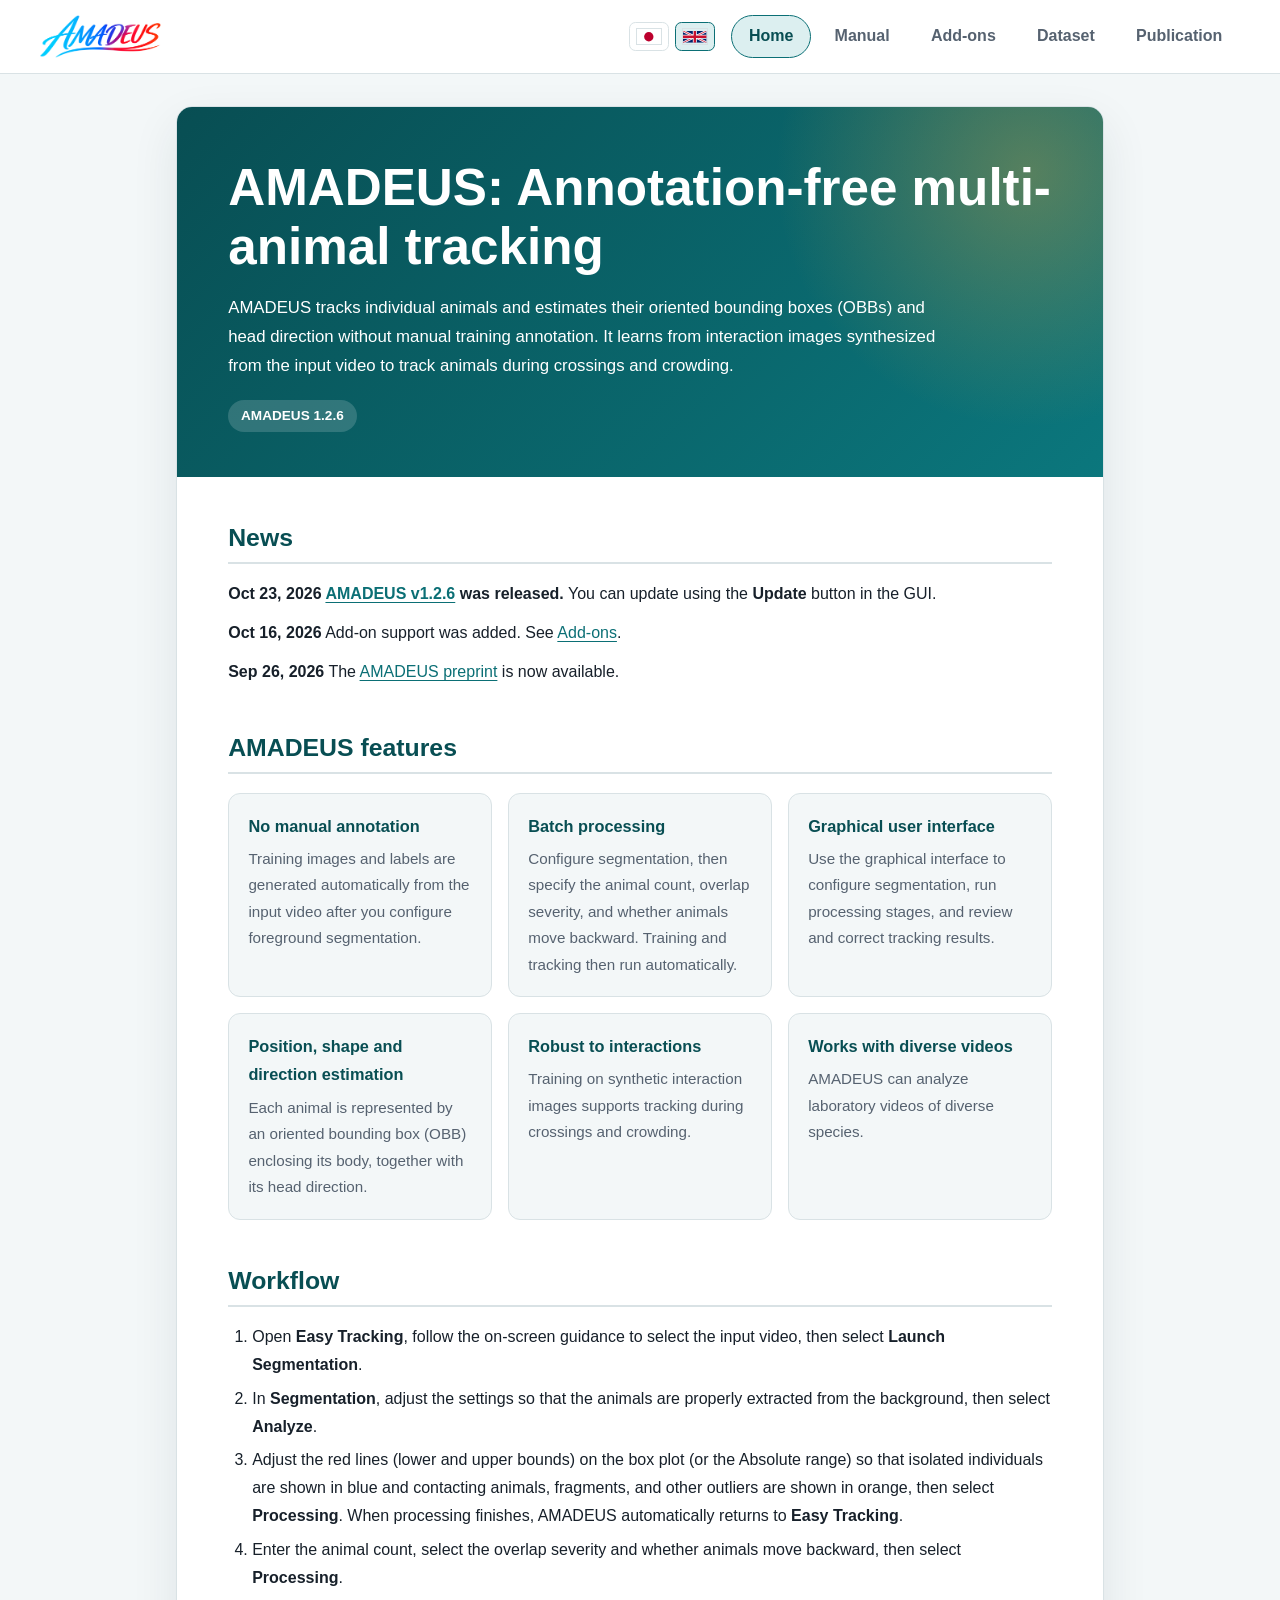
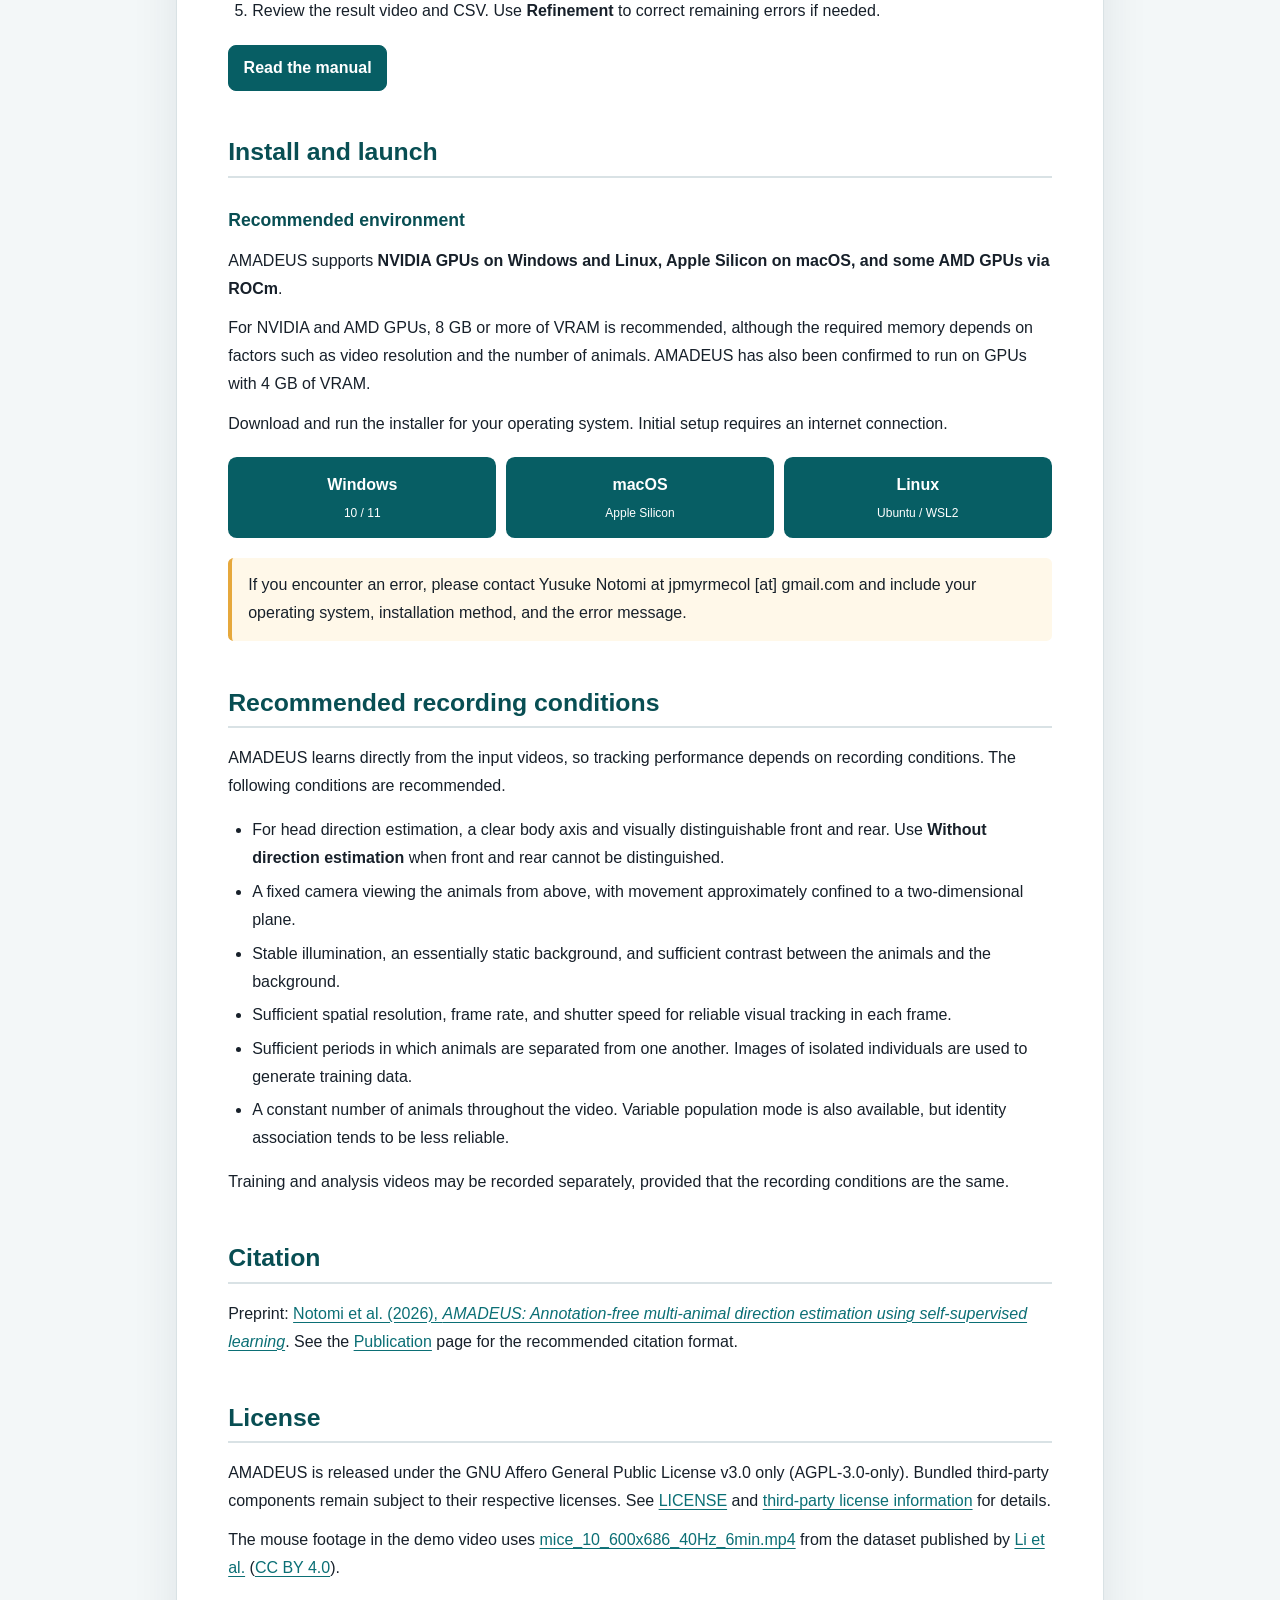
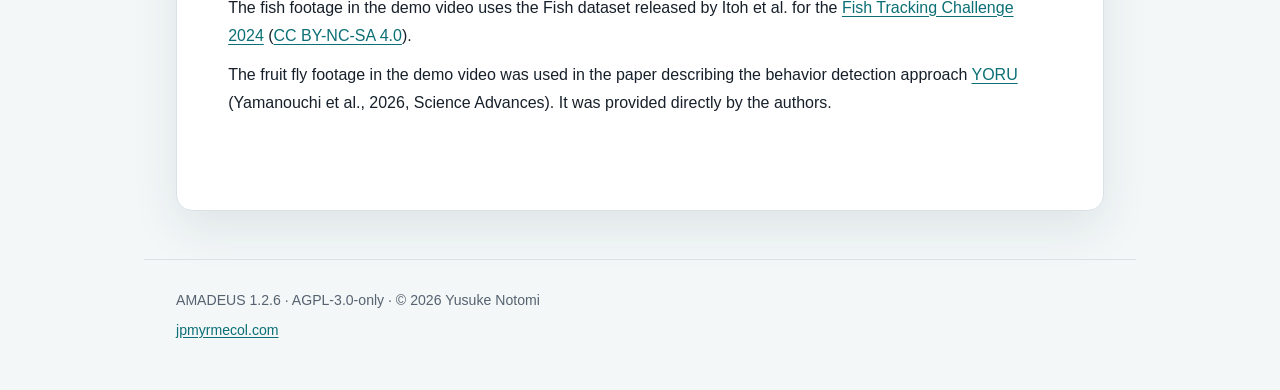
==== index.html @ c87e65a0 "docs(site): update news version links and labels to v1.2.6" ====
<!doctype html>
<html lang="en">
<head>
<meta charset="utf-8">
<meta name="viewport" content="width=device-width, initial-scale=1">
<script>
if (location.hostname === "jpmyrmecol.github.io") {
  location.replace("https://amadeus.jpmyrmecol.com"
    + location.pathname.replace(/^\/AMADEUS-site\/?/i, "/") + location.search + location.hash);
} else if (location.pathname.toLowerCase() === "/index.html") {
  location.replace("/" + location.search + location.hash);
}
</script>
<title>AMADEUS | Annotation-free multi-animal tracking software</title>
<meta name="description" content="AMADEUS is annotation-free multi-animal tracking software that estimates individual identity, body position, shape, and head direction without manual training annotation.">
<link rel="canonical" href="https://amadeus.jpmyrmecol.com/">
<link rel="alternate" hreflang="en" href="https://amadeus.jpmyrmecol.com/">
<link rel="alternate" hreflang="ja" href="https://amadeus.jpmyrmecol.com/jp/">
<link rel="alternate" hreflang="x-default" href="https://amadeus.jpmyrmecol.com/">
<script type="application/ld+json">
{
  "@context": "https://schema.org",
  "@graph": [
    {
      "@type": "WebSite",
      "@id": "https://amadeus.jpmyrmecol.com/#website",
      "url": "https://amadeus.jpmyrmecol.com/",
      "name": "AMADEUS",
      "alternateName": [
        "AMADEUS multi-animal tracking",
        "amadeus.jpmyrmecol.com"
      ]
    },
    {
      "@type": "SoftwareApplication",
      "@id": "https://amadeus.jpmyrmecol.com/#software",
      "name": "AMADEUS",
      "url": "https://amadeus.jpmyrmecol.com/",
      "applicationCategory": "Scientific application",
      "operatingSystem": [
        "Windows 10 / 11",
        "macOS (Apple Silicon)",
        "Ubuntu / WSL2"
      ],
      "softwareVersion": "1.2.6",
      "description": "Markerless multi-animal tracking software for laboratory videos that estimates oriented bounding boxes, head direction, and individual identities without manual training annotation or physical marking.",
      "license": "https://github.com/jpmyrmecol/AMADEUS/blob/main/LICENSE"
    },
    {
      "@type": "SoftwareSourceCode",
      "@id": "https://github.com/jpmyrmecol/AMADEUS",
      "name": "AMADEUS source code",
      "codeRepository": "https://github.com/jpmyrmecol/AMADEUS",
      "license": "https://github.com/jpmyrmecol/AMADEUS/blob/main/LICENSE",
      "targetProduct": {
        "@id": "https://amadeus.jpmyrmecol.com/#software"
      }
    }
  ]
}
</script>
<link rel="icon" href="assets/icon.png">
<link rel="stylesheet" href="site.css?v=6">
<link rel="stylesheet" href="install-tabs.css">
<link rel="stylesheet" href="/background-video.css?v=7">
<script src="/background-video.js?v=9" defer></script>
</head>
<body>
<a class="skip-link" href="#content">Skip to content</a>

<header class="topbar"><a class="topbar-brand" href="/"><img src="assets/wordmark.png" alt="AMADEUS" width="116" height="42"></a><div class="navgroup"><div class="langs" role="group" aria-label="Language"><a href="/jp/" lang="ja" hreflang="ja" title="日本語" aria-label="日本語"><svg viewBox="0 0 900 600" width="26" height="18" aria-hidden="true"><path fill="#fff" d="M0 0h900v600H0z"/><circle fill="#bc002d" cx="450" cy="300" r="180"/></svg></a><a href="/" lang="en" hreflang="en" title="English" aria-label="English" aria-current="true"><svg viewBox="0 0 60 30" width="26" height="18" aria-hidden="true"><clipPath id="uk-flag"><path d="M0 0h60v30H0z"/></clipPath><g clip-path="url(#uk-flag)"><path fill="#012169" d="M0 0h60v30H0z"/><path d="m0 0 60 30m0-30L0 30" stroke="#fff" stroke-width="6"/><path d="m0 0 60 30m0-30L0 30" stroke="#c8102e" stroke-width="2"/><path d="M30 0v30M0 15h60" stroke="#fff" stroke-width="10"/><path d="M30 0v30M0 15h60" stroke="#c8102e" stroke-width="6"/></g></svg></a></div><nav class="tabs" aria-label="Site sections"><a href="/" aria-current="page">Home</a><a href="Manual_EN.html">Manual</a><a href="/addons.html">Add-ons</a><a href="dataset.html">Dataset</a><a href="publication.html">Publication</a></nav></div></header>

<div class="wrap">
<main class="card" id="content">

  <div class="hero">
    <h1>AMADEUS: Annotation-free multi-animal tracking</h1>
    <p>AMADEUS tracks individual animals and estimates their oriented bounding boxes (OBBs) and head direction without manual training annotation. It learns from interaction images synthesized from the input video to track animals during crossings and crowding.</p>
    <a class="pill" href="https://github.com/jpmyrmecol/AMADEUS" target="_blank" rel="noopener noreferrer">AMADEUS 1.2.6</a>
  </div>

  <div class="site-mobile-demo">
    <video class="site-mobile-demo__video" autoplay muted loop playsinline preload="metadata" aria-label="AMADEUS mobile demonstration video"></video>
  </div>

  <div class="body">

  <section id="news">
    <h2>News</h2>
    <p><strong>Oct 23, 2026 <a href="https://github.com/jpmyrmecol/AMADEUS/releases/tag/v1.2.6" target="_blank" rel="noopener noreferrer">AMADEUS v1.2.6</a> was released.</strong> You can update using the <strong>Update</strong> button in the GUI.</p>
    <p><strong>Oct 16, 2026</strong> Add-on support was added. See <a href="/addons.html">Add-ons</a>.</p>
    <p><strong>Sep 26, 2026</strong> The <a href="https://doi.org/10.64898/2026.09.19.752854" target="_blank" rel="noopener noreferrer">AMADEUS preprint</a> is now available.</p>
  </section>

  <section id="about">
    <h2>AMADEUS features</h2>
    <div class="cards">
      <article>
        <h3>No manual annotation</h3>
        <p>Training images and labels are generated automatically from the input video after you configure foreground segmentation.</p>
      </article>
      <article>
        <h3>Batch processing</h3>
        <p>Configure segmentation, then specify the animal count, overlap severity, and whether animals move backward. Training and tracking then run automatically.</p>
      </article>
      <article>
        <h3>Graphical user interface</h3>
        <p>Use the graphical interface to configure segmentation, run processing stages, and review and correct tracking results.</p>
      </article>
      <article>
        <h3>Position, shape and direction estimation</h3>
        <p>Each animal is represented by an oriented bounding box (OBB) enclosing its body, together with its head direction.</p>
      </article>
      <article>
        <h3>Robust to interactions</h3>
        <p>Training on synthetic interaction images supports tracking during crossings and crowding.</p>
      </article>
      <article>
        <h3>Works with diverse videos</h3>
        <p>AMADEUS can analyze laboratory videos of diverse species.</p>
      </article>
    </div>
  </section>

  <section id="workflow">
    <h2>Workflow</h2>
    <ol>
      <li>Open <strong>Easy Tracking</strong>, follow the on-screen guidance to select the input video, then select <strong>Launch Segmentation</strong>.</li>
      <li>In <strong>Segmentation</strong>, adjust the settings so that the animals are properly extracted from the background, then select <strong>Analyze</strong>.</li>
      <li>Adjust the red lines (lower and upper bounds) on the box plot (or the Absolute range) so that isolated individuals are shown in blue and contacting animals, fragments, and other outliers are shown in orange, then select <strong>Processing</strong>. When processing finishes, AMADEUS automatically returns to <strong>Easy Tracking</strong>.</li>
      <li>Enter the animal count, select the overlap severity and whether animals move backward, then select <strong>Processing</strong>.</li>
      <li>Review the result video and CSV. Use <strong>Refinement</strong> to correct remaining errors if needed.</li>
    </ol>
    <div class="links"><a class="primary" href="Manual_EN.html">Read the manual</a></div>
  </section>

  <section id="install">
    <h2>Install and launch</h2>
<h3>Recommended environment</h3>
<p>AMADEUS supports <strong>NVIDIA GPUs on Windows and Linux, Apple Silicon on macOS, and some AMD GPUs via ROCm</strong>.</p>
<p>For NVIDIA and AMD GPUs, 8 GB or more of VRAM is recommended, although the required memory depends on factors such as video resolution and the number of animals. AMADEUS has also been confirmed to run on GPUs with 4 GB of VRAM.</p>
<p>Download and run the installer for your operating system. Initial setup requires an internet connection.</p>
<div class="installer-downloads" role="group" aria-label="Installers by operating system">
<a href="AMADEUS-Setup.bat" download>Windows<span>10 / 11</span></a>
<a href="AMADEUS-Setup.command" download>macOS<span>Apple Silicon</span></a>
<a href="AMADEUS-Setup.sh" download>Linux<span>Ubuntu / WSL2</span></a>
</div>
<p class="note">If you encounter an error, please contact Yusuke Notomi at jpmyrmecol [at] gmail.com and include your operating system, installation method, and the error message.</p>

  </section>

  <section id="recording">
    <h2>Recommended recording conditions</h2>
<p>AMADEUS learns directly from the input videos, so tracking performance depends on recording conditions. The following conditions are recommended.</p>
<ul>
<li>For head direction estimation, a clear body axis and visually distinguishable front and rear. Use <strong>Without direction estimation</strong> when front and rear cannot be distinguished.</li>
<li>A fixed camera viewing the animals from above, with movement approximately confined to a two-dimensional plane.</li>
<li>Stable illumination, an essentially static background, and sufficient contrast between the animals and the background.</li>
<li>Sufficient spatial resolution, frame rate, and shutter speed for reliable visual tracking in each frame.</li>
<li>Sufficient periods in which animals are separated from one another. Images of isolated individuals are used to generate training data.</li>
<li>A constant number of animals throughout the video. Variable population mode is also available, but identity association tends to be less reliable.</li>
</ul>
<p>Training and analysis videos may be recorded separately, provided that the recording conditions are the same.</p>
  </section>

    <section id="cite">
    <h2>Citation</h2>
    <p>Preprint: <a href="https://doi.org/10.64898/2026.09.19.752854" target="_blank" rel="noopener noreferrer">Notomi et al. (2026), <em>AMADEUS: Annotation-free multi-animal direction estimation using self-supervised learning</em></a>. See the <a href="publication.html">Publication</a> page for the recommended citation format.</p>
    
  </section>

  <section id="license">
    <h2>License</h2>
    <p>AMADEUS is released under the GNU Affero General Public License v3.0 only (AGPL-3.0-only). Bundled third-party components remain subject to their respective licenses. See <a href="https://github.com/jpmyrmecol/AMADEUS/blob/main/LICENSE" target="_blank" rel="noopener noreferrer">LICENSE</a> and <a href="https://github.com/jpmyrmecol/AMADEUS/blob/main/THIRD_PARTY_NOTICES.md" target="_blank" rel="noopener noreferrer">third-party license information</a> for details.</p>
    <p>The mouse footage in the demo video uses <a href="https://doi.org/10.5281/zenodo.14580256" target="_blank" rel="noopener noreferrer">mice_10_600x686_40Hz_6min.mp4</a> from the dataset published by <a href="https://doi.org/10.1038/s41592-026-03051-8" target="_blank" rel="noopener noreferrer">Li et al.</a> (<a href="https://creativecommons.org/licenses/by/4.0/" target="_blank" rel="noopener noreferrer">CC BY 4.0</a>).</p>
    <p>The fish footage in the demo video uses the Fish dataset released by Itoh et al. for the <a href="https://ftc-2024.github.io/" target="_blank" rel="noopener noreferrer">Fish Tracking Challenge 2024</a> (<a href="https://creativecommons.org/licenses/by-nc-sa/4.0/" target="_blank" rel="noopener noreferrer">CC BY-NC-SA 4.0</a>).</p>
    <p>The fruit fly footage in the demo video was used in the paper describing the behavior detection approach <a href="https://doi.org/10.1126/sciadv.adw2109" target="_blank" rel="noopener noreferrer">YORU</a> (Yamanouchi et al., 2026, Science Advances). It was provided directly by the authors.</p>
  </section>

  </div>
</main>
</div>

<footer class="site">
  <p>AMADEUS 1.2.6 · AGPL-3.0-only · © 2026 Yusuke Notomi</p>
  <p><a href="https://jpmyrmecol.com/" target="_blank" rel="noopener noreferrer">jpmyrmecol.com</a></p>
</footer>
<!-- home-cache-refresh: 2026-09-14 -->
</body>
</html>
---- site.css ----
/* AMADEUS site -- shares the visual language of the HTML manuals. */
:root {
  color-scheme: light;
  --ink: #17202a;
  --muted: #566270;
  --paper: #ffffff;
  --soft: #f3f7f8;
  --line: #d9e2e5;
  --brand: #0b6f75;
  --brand-dark: #084e53;
  --accent: #e6a83c;
  --code: #edf3f4;
  --shadow: 0 18px 48px rgba(18, 45, 52, 0.09);
  --topbar-h: 4.6rem;
}

* { box-sizing: border-box; }
html { scroll-behavior: smooth; background: var(--soft); }

body {
  margin: 0;
  background: var(--soft);
  color: var(--ink);
  font-family: -apple-system, BlinkMacSystemFont, "Segoe UI", "Noto Sans JP",
    "Yu Gothic UI", Meiryo, sans-serif;
  line-height: 1.75;
}

a { color: var(--brand); text-underline-offset: 0.16em; }
a:hover { color: var(--brand-dark); }

.skip-link {
  position: fixed; top: 0.5rem; left: 0.5rem; z-index: 30;
  padding: 0.55rem 0.8rem; background: var(--ink); color: white;
  transform: translateY(-150%);
}
.skip-link:focus { transform: none; }

/* ---------- top bar with the site tabs ---------- */
.topbar {
  position: sticky; top: 0; z-index: 20;
  display: flex; align-items: center; gap: 1.5rem;
  height: var(--topbar-h);
  padding: 0 clamp(0.9rem, 4vw, 2.5rem);
  border-bottom: 1px solid var(--line);
  background: rgba(255, 255, 255, 0.94);
}

.topbar-brand { display: inline-flex; align-items: center; text-decoration: none; }
.topbar-brand img { height: 2.7rem; width: auto; display: block; }

.navgroup { display: flex; align-items: center; gap: 1rem; margin-left: auto; }

.langs { display: flex; gap: 0.4rem; }
.langs a {
  display: inline-flex; align-items: center; justify-content: center;
  width: 2.5rem; height: 1.85rem;
  border: 1px solid var(--line); border-radius: 0.4rem; background: var(--paper);
  transition: background .15s, border-color .15s;
}
.langs a:hover { background: #eaf3f4; border-color: var(--brand); }
.langs a[aria-current="true"] { background: #dceff0; border-color: var(--brand); }
.langs svg { width: 1.6rem; height: 1.1rem; display: block; border: 1px solid var(--line); }
.langs a:focus-visible { outline: 3px solid var(--accent); outline-offset: 3px; }

.tabs { display: flex; gap: 0.35rem; }
.tabs a {
  padding: 0.42rem 1.05rem;
  border: 1px solid transparent; border-radius: 999px;
  color: var(--muted); text-decoration: none; font-weight: 600;
  white-space: nowrap;
}
.tabs a:hover { background: var(--soft); color: var(--brand-dark); }
.tabs a[aria-current="page"] {
  border-color: var(--brand); background: #dceff0; color: var(--brand-dark);
}
.tabs a:focus-visible, .topbar-brand:focus-visible {
  outline: 3px solid var(--accent); outline-offset: 3px;
}

/* ---------- page shell ---------- */
.wrap { max-width: 62rem; margin: 2rem auto 3rem; padding: 0 clamp(0.9rem, 4vw, 2rem); }

main.card {
  padding: 0 0 3rem;
  border: 1px solid var(--line); border-radius: 1rem;
  background: var(--paper); box-shadow: var(--shadow);
  overflow: hidden;
}

.hero {
  padding: 3.2rem clamp(1.2rem, 4vw, 3.4rem) 2.8rem;
  background:
    radial-gradient(circle at 92% 18%, rgba(230, 168, 60, 0.35), transparent 28%),
    linear-gradient(135deg, #084e53, #0b777d);
  color: white;
}
.eyebrow {
  margin: 0 0 0.4rem; color: #d6f3f3; font-weight: 700;
  letter-spacing: 0.08em; text-transform: uppercase; font-size: 0.85rem;
}
.hero h1 { margin: 0; color: white; font-size: clamp(2rem, 5vw, 3.2rem); line-height: 1.16; }
.hero p { max-width: 46rem; margin: 1rem 0 0; font-size: 1.05rem; }
.hero .pill {
  color: #fff; text-decoration: none;
  display: inline-block; margin-top: 1.2rem; padding: 0.25rem 0.8rem;
  border-radius: 999px; background: rgba(255, 255, 255, 0.16);
  font-size: 0.85rem; font-weight: 700;
}

.body { padding: 0 clamp(1.2rem, 4vw, 3.4rem); }

section { scroll-margin-top: calc(var(--topbar-h) + 1rem); margin: 2.8rem 0; }
h2 {
  margin: 0 0 1rem; padding-bottom: 0.45rem;
  border-bottom: 2px solid var(--line);
  color: var(--brand-dark); font-size: 1.55rem; line-height: 1.35;
}
h3 { margin: 1.7rem 0 0.6rem; color: var(--brand-dark); font-size: 1.1rem; }
p { margin: 0.7rem 0; }
ol, ul { padding-left: 1.5rem; }
li + li { margin-top: 0.35rem; }
.lead { font-size: 1.06rem; }

.note {
  margin: 1rem 0; padding: 0.85rem 1rem;
  border-left: 4px solid var(--accent); border-radius: 0.35rem;
  background: #fff8e9;
}

.cards { display: grid; gap: 1rem; grid-template-columns: repeat(auto-fit, minmax(15rem, 1fr)); margin: 1.2rem 0; }
.cards article {
  padding: 1.1rem 1.2rem;
  border: 1px solid var(--line); border-radius: 0.75rem; background: var(--soft);
}
#about .cards article {
  transition: transform 0.16s ease, box-shadow 0.16s ease, border-color 0.16s ease;
}
@media (hover: hover) and (pointer: fine) {
  #about .cards article:hover {
    transform: translateY(-2px);
    border-color: #cbd9dc;
    box-shadow: 0 6px 16px rgba(18, 45, 52, 0.08);
  }
}
@media (prefers-reduced-motion: reduce) {
  #about .cards article { transition: none; }
  #about .cards article:hover { transform: none; }
}
.cards h3 { margin: 0 0 0.35rem; font-size: 1.02rem; }
.cards p { margin: 0; color: var(--muted); font-size: 0.95rem; }

.table-wrap { margin: 1rem 0; overflow-x: auto; border: 1px solid var(--line); border-radius: 0.65rem; }
table { width: 100%; border-collapse: collapse; background: var(--paper); font-size: 0.94rem; }
th, td { padding: 0.7rem 0.8rem; border-bottom: 1px solid var(--line); text-align: left; vertical-align: top; }
th { background: #eaf3f4; color: var(--brand-dark); white-space: nowrap; }
tr:last-child td { border-bottom: 0; }
td { overflow-wrap: anywhere; }

code {
  padding: 0.08em 0.35em; border-radius: 0.25rem; background: var(--code);
  font-family: "Cascadia Mono", Consolas, monospace; font-size: 0.9em;
  overflow-wrap: anywhere;
}
pre {
  margin: 1rem 0; padding: 0.9rem 1rem; overflow-x: auto;
  border: 1px solid var(--line); border-radius: 0.6rem; background: var(--code);
  font-family: "Cascadia Mono", Consolas, monospace; font-size: 0.88rem; line-height: 1.6;
}
pre code { padding: 0; background: none; }

.links { display: flex; flex-wrap: wrap; gap: 0.65rem; margin: 1.2rem 0; }
.links a {
  display: inline-block; padding: 0.5rem 0.9rem;
  border: 1px solid var(--line); border-radius: 0.5rem; background: var(--soft);
  text-decoration: none; font-weight: 600;
}
.links a:hover { border-color: var(--brand); background: #eaf3f4; }
.links a.primary { border-color: #075e64; background: #075e64; color: white; }
.links a.primary:hover { background: var(--brand); }

.status {
  display: inline-block; padding: 0.2rem 0.7rem; border-radius: 999px;
  background: #fff1d6; color: #8a5b09; font-size: 0.82rem; font-weight: 700;
}

footer.site {
  max-width: 62rem; margin: 0 auto 3rem;
  padding: 1.4rem clamp(0.9rem, 4vw, 2rem) 0;
  border-top: 1px solid var(--line);
  color: var(--muted); font-size: 0.88rem;
}
footer.site p { margin: 0.35rem 0; }

@media (max-width: 720px) {
  .topbar {
    display: grid;
    grid-template-columns: minmax(0, 1fr) auto;
    grid-template-areas:
      "brand langs"
      "tabs tabs";
    align-items: center;
    column-gap: 0.75rem;
    row-gap: 0.7rem;
    height: auto;
    padding-top: 0.6rem;
    padding-bottom: 0.6rem;
  }
  .topbar-brand { grid-area: brand; }
  .navgroup { display: contents; }
  .langs { grid-area: langs; justify-self: end; }
  .tabs { grid-area: tabs; width: 100%; flex-wrap: wrap; }
  .tabs a { flex: 1; text-align: center; padding-inline: 0.5rem; }
  .wrap { margin-top: 0; padding: 0; }
  main.card { border-radius: 0; border-inline: 0; }
}

/* Wrap the five site tabs on narrow desktop screens. */
@media (min-width: 721px) and (max-width: 900px) {
  .topbar { display:grid; grid-template-columns:minmax(0,1fr) auto; grid-template-areas:"brand langs" "tabs tabs"; height:auto; row-gap:0.35rem; padding-block:0.5rem; }
  .topbar-brand { grid-area:brand; }
  .navgroup { display:contents; }
  .langs { grid-area:langs; justify-self:end; }
  .tabs { grid-area:tabs; justify-content:center; }
}
---- install-tabs.css ----
/* Native radio controls keep OS selection usable without JavaScript. */
.install-os-tabs {
  position: relative;
  display: grid;
  grid-template-columns: repeat(3, minmax(0, 1fr));
  margin: 1rem 1rem .7rem;
}
.install-os-tabs > .install-os-choice {
  position: absolute;
  width: 1px;
  height: 1px;
  padding: 0;
  overflow: hidden;
  clip-path: inset(50%);
  white-space: nowrap;
}
.install-os-tabs > label {
  display: block;
  padding: .8rem .4rem;
  text-align: center;
  font-weight: 600;
  cursor: pointer;
  color: #52666b;
  border-bottom: 3px solid #dbe5e7;
}
.install-os-tabs > label:hover { background: #edf5f5; }
.install-os-tabs > input:checked + label {
  color: #075e64;
  border-bottom-color: #075e64;
  background: #eaf3f4;
}
.install-os-tabs > input:focus-visible + label {
  outline: 2px solid #075e64;
  outline-offset: -4px;
}
.install-os-tabs > .install-os-panel {
  display: none;
  grid-column: 1 / -1;
  min-width: 0;
  padding: .3rem 0;
}
#launch-os-windows:checked ~ .install-os-windows,
#launch-os-macos:checked ~ .install-os-macos,
#launch-os-linux:checked ~ .install-os-linux,
#install-os-windows:checked ~ .install-os-windows,
#install-os-macos:checked ~ .install-os-macos,
#install-os-linux:checked ~ .install-os-linux,
#uninstall-os-windows:checked ~ .install-os-windows,
#uninstall-os-macos:checked ~ .install-os-macos,
#uninstall-os-linux:checked ~ .install-os-linux { display: block; }
.install-os-panel pre { overflow-x: auto; }

.installer-downloads {
  display: grid;
  grid-template-columns: repeat(3, minmax(0, 1fr));
  gap: .6rem;
  margin: 1.2rem 0;
}
.installer-downloads > a {
  display: block;
  padding: .9rem .3rem;
  border-radius: .55rem;
  background: #075e64;
  color: #fff;
  text-align: center;
  text-decoration: none;
  font-weight: 700;
}
.installer-downloads > a:hover { background: #03464b; color: #fff; }
.installer-downloads > a:focus-visible { outline: 3px solid #d49a24; outline-offset: 3px; }
.installer-downloads span { display: block; margin-top: .25rem; font-size: .75rem; font-weight: 400; }

/* Standalone manual command blocks. Inline <code> remains untouched. */
.manual-command-block {
  position: relative;
  max-width: 100%;
  min-width: 0;
  margin: .85rem 0 1rem;
}
.manual-command-block > pre {
  margin: 0;
  padding: 1rem 7.6rem 1rem .85rem;
  overflow-x: auto;
  white-space: pre;
  background: #edf3f4;
  color: #17202a;
  border: 1px solid #d9e2e5;
  border-radius: .5rem;
}
.manual-command-block > pre > code {
  padding: 0;
  background: transparent;
  border-radius: 0;
  white-space: inherit;
  overflow-wrap: normal;
  word-break: normal;
}
.manual-command-copy {
  position: absolute;
  top: .45rem;
  right: .45rem;
  min-width: 5.9rem;
  padding: .35rem .55rem;
  border: 1px solid #0b6f75;
  border-radius: .35rem;
  background: #fff;
  color: #084e53;
  font: inherit;
  font-size: .8rem;
  font-weight: 600;
  line-height: 1.3;
  cursor: pointer;
}
.manual-command-copy:hover { background: #eaf3f4; }
.manual-command-copy:focus-visible {
  outline: 2px solid #0b6f75;
  outline-offset: 2px;
}
.manual-command-copy:disabled { cursor: default; opacity: .8; }
---- background-video.css ----
/* Responsive tracking-video background for AMADEUS pages. */
.site-background-video,
.site-background-poster {
  position: fixed;
  left: 0;
  top: var(--site-background-top, 4.6rem);
  width: 100vw;
  height: calc(100vh - var(--site-background-top, 4.6rem));
  object-fit: cover;
  object-position: center center;
  background: #f3f7f8;
  pointer-events: none;
  z-index: 0;
}

.site-background-hitarea {
  position: fixed;
  left: 0;
  top: var(--site-background-top, 4.6rem);
  width: 100vw;
  height: calc(100vh - var(--site-background-top, 4.6rem));
  margin: 0;
  padding: 0;
  border: 0;
  background: transparent;
  cursor: pointer;
  z-index: 0;
}

.site-background-hitarea:focus-visible {
  outline: 3px solid #e6a83c;
  outline-offset: -6px;
}

body.site-background-active > .wrap,
body.site-background-active > .layout,
body.site-background-active > footer.site {
  position: relative;
  z-index: 1;
}

body.site-background-active > footer.site {
  background: rgba(243, 247, 248, 0.96);
}

.site-mobile-demo {
  display: none;
  position: relative;
  width: 100%;
}

.site-mobile-demo.is-visible {
  display: block;
}

.site-mobile-demo__video {
  display: block;
  width: 100%;
  height: auto;
}

.site-mobile-demo.is-manual-playback {
  cursor: pointer;
}

.site-mobile-demo.is-manual-playback:focus-visible {
  outline: 3px solid #e6a83c;
  outline-offset: -4px;
}

.site-mobile-demo.is-manual-playback .site-mobile-demo__video {
  aspect-ratio: 2 / 3;
  object-fit: cover;
}

.site-demo-control {
  position: absolute;
  display: block;
  color: #084e53;
  pointer-events: none;
  z-index: 3;
}

.site-demo-control.is-hidden {
  display: none;
}

.site-demo-control--background {
  position: fixed;
  transform: translate(-50%, -50%);
}

.site-demo-control--mobile {
  left: 50%;
  top: 50%;
  transform: translate(-50%, -50%);
}

.site-demo-control__disc {
  display: grid;
  place-items: center;
  width: 84px;
  height: 84px;
  border: 2px solid rgba(8, 78, 83, 0.28);
  border-radius: 50%;
  background: rgba(255, 255, 255, 0.5);
  box-shadow: 0 8px 28px rgba(18, 45, 52, 0.24);
}

.site-demo-control__icon::before {
  content: "";
  display: block;
  width: 0;
  height: 0;
  margin-left: 6px;
  border-top: 15px solid transparent;
  border-bottom: 15px solid transparent;
  border-left: 24px solid currentColor;
}

@media print {
  .site-background-video,
  .site-background-poster,
  .site-background-hitarea,
  .site-demo-control {
    display: none !important;
  }
}
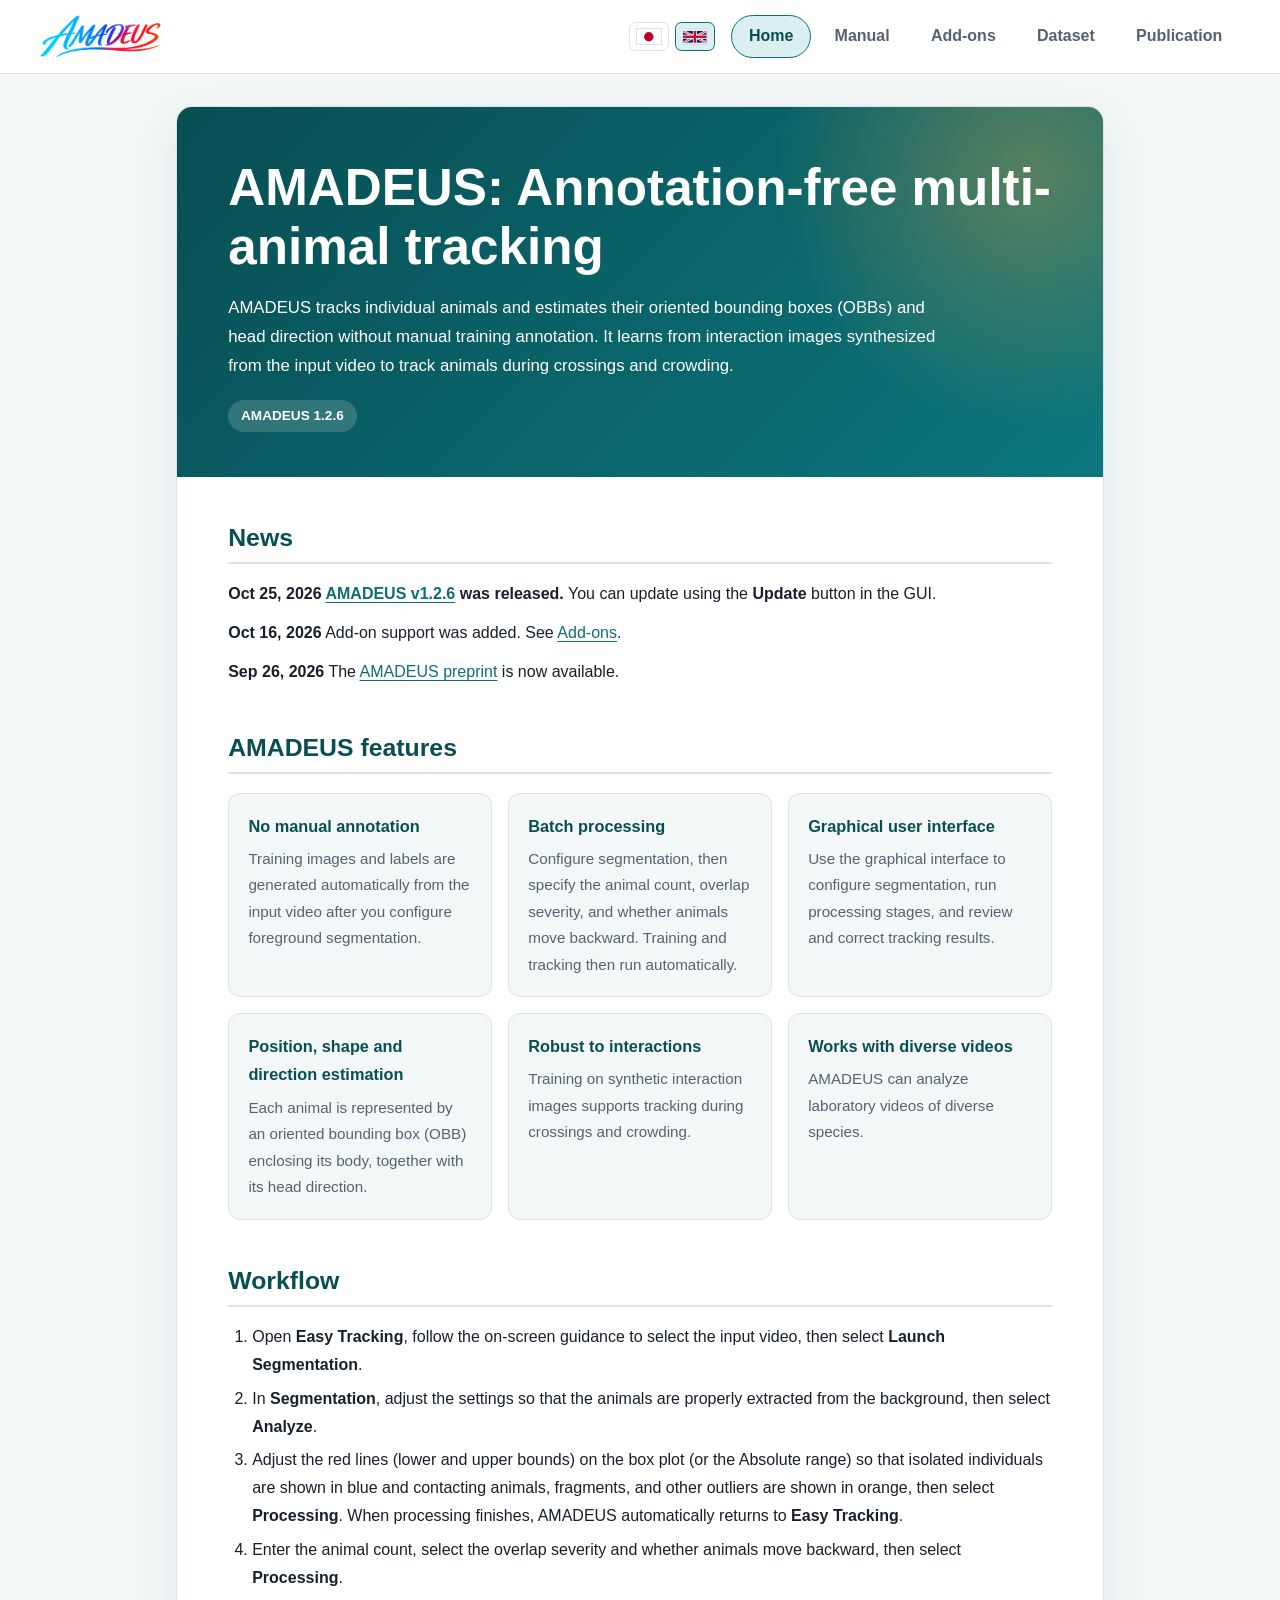
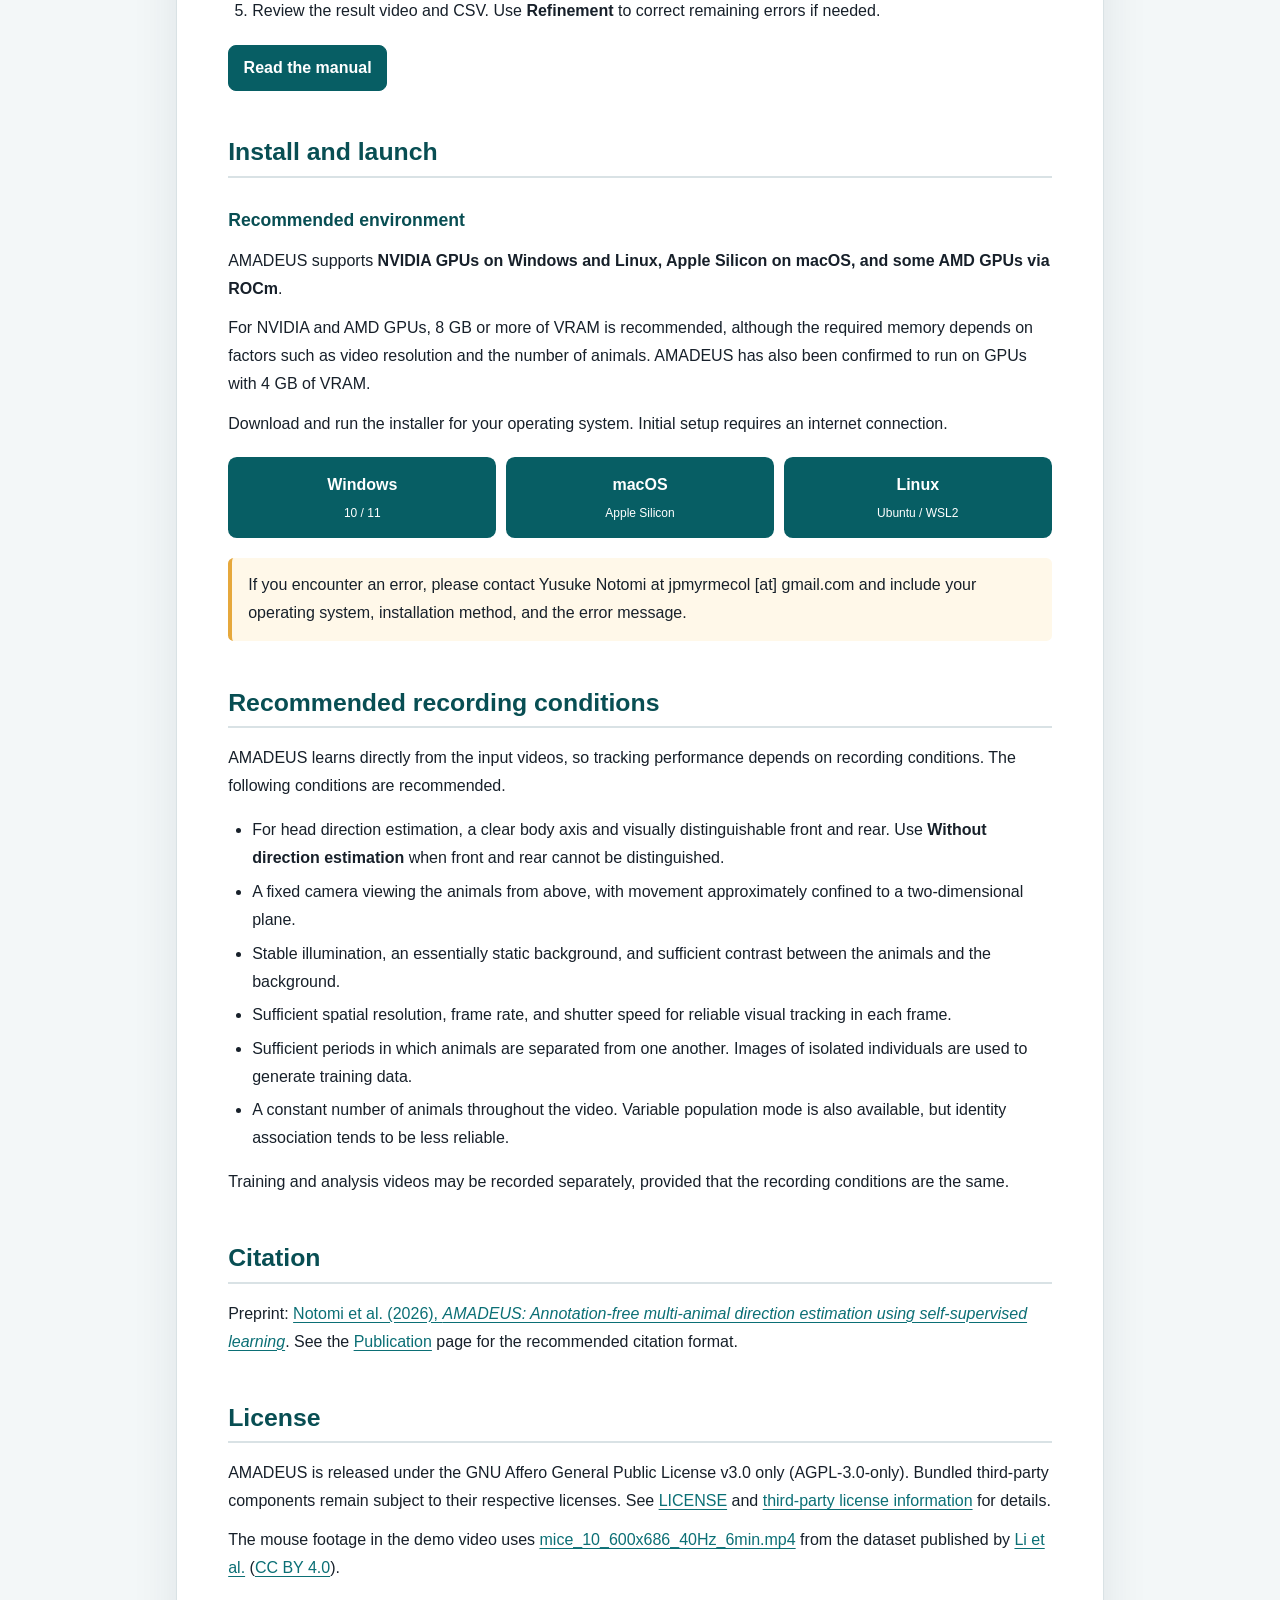
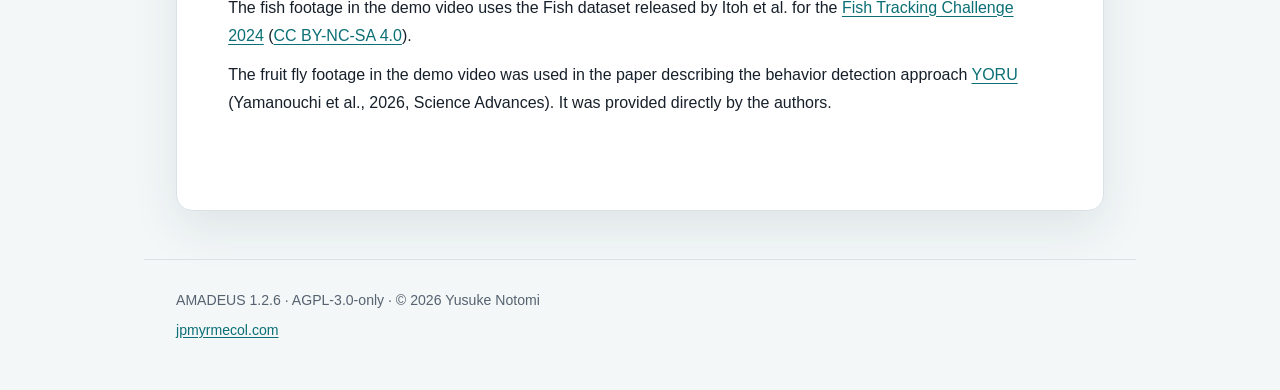
==== commit b053b409: "docs(site): correct v1.2.6 release news date to Oct 25" ====
--- a/index.html
+++ b/index.html
@@ -87,7 +87,7 @@
 
   <section id="news">
     <h2>News</h2>
-    <p><strong>Oct 23, 2026 <a href="https://github.com/jpmyrmecol/AMADEUS/releases/tag/v1.2.6" target="_blank" rel="noopener noreferrer">AMADEUS v1.2.6</a> was released.</strong> You can update using the <strong>Update</strong> button in the GUI.</p>
+    <p><strong>Oct 25, 2026 <a href="https://github.com/jpmyrmecol/AMADEUS/releases/tag/v1.2.6" target="_blank" rel="noopener noreferrer">AMADEUS v1.2.6</a> was released.</strong> You can update using the <strong>Update</strong> button in the GUI.</p>
     <p><strong>Oct 16, 2026</strong> Add-on support was added. See <a href="/addons.html">Add-ons</a>.</p>
     <p><strong>Sep 26, 2026</strong> The <a href="https://doi.org/10.64898/2026.09.19.752854" target="_blank" rel="noopener noreferrer">AMADEUS preprint</a> is now available.</p>
   </section>
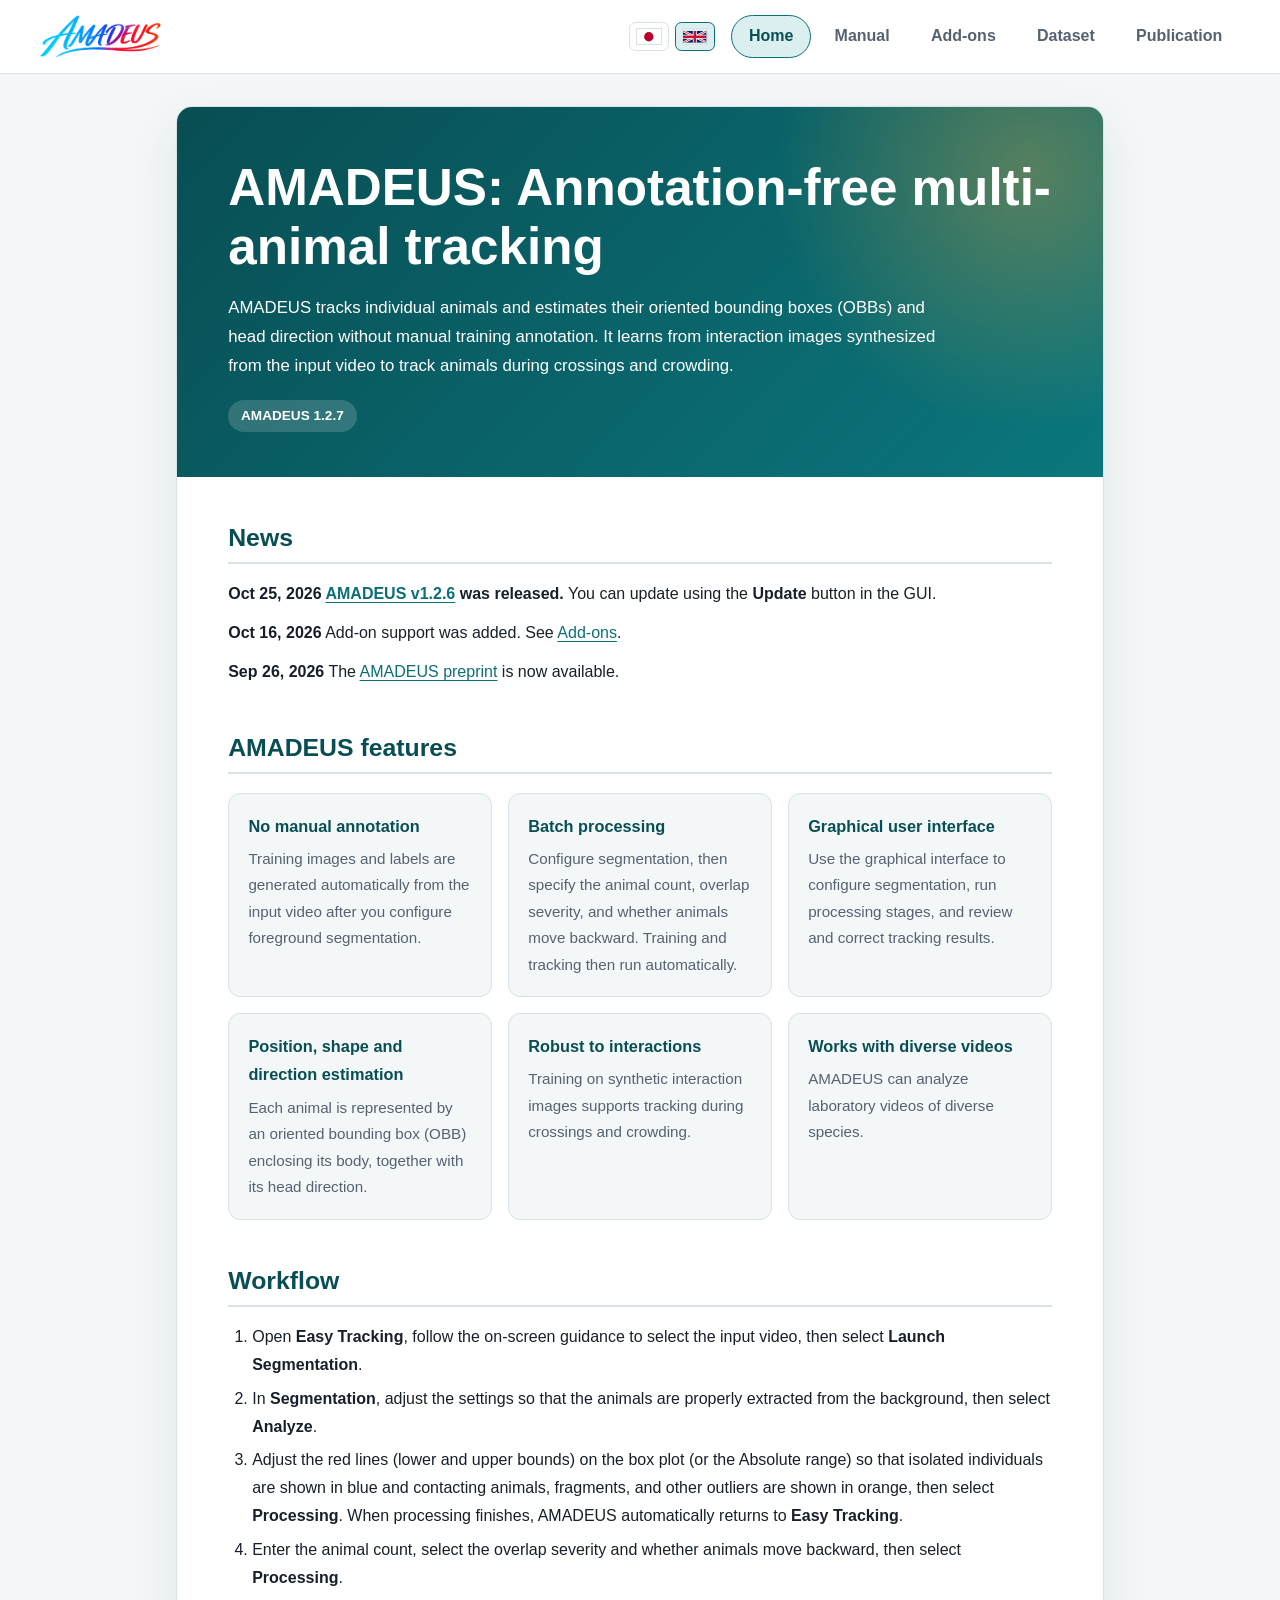
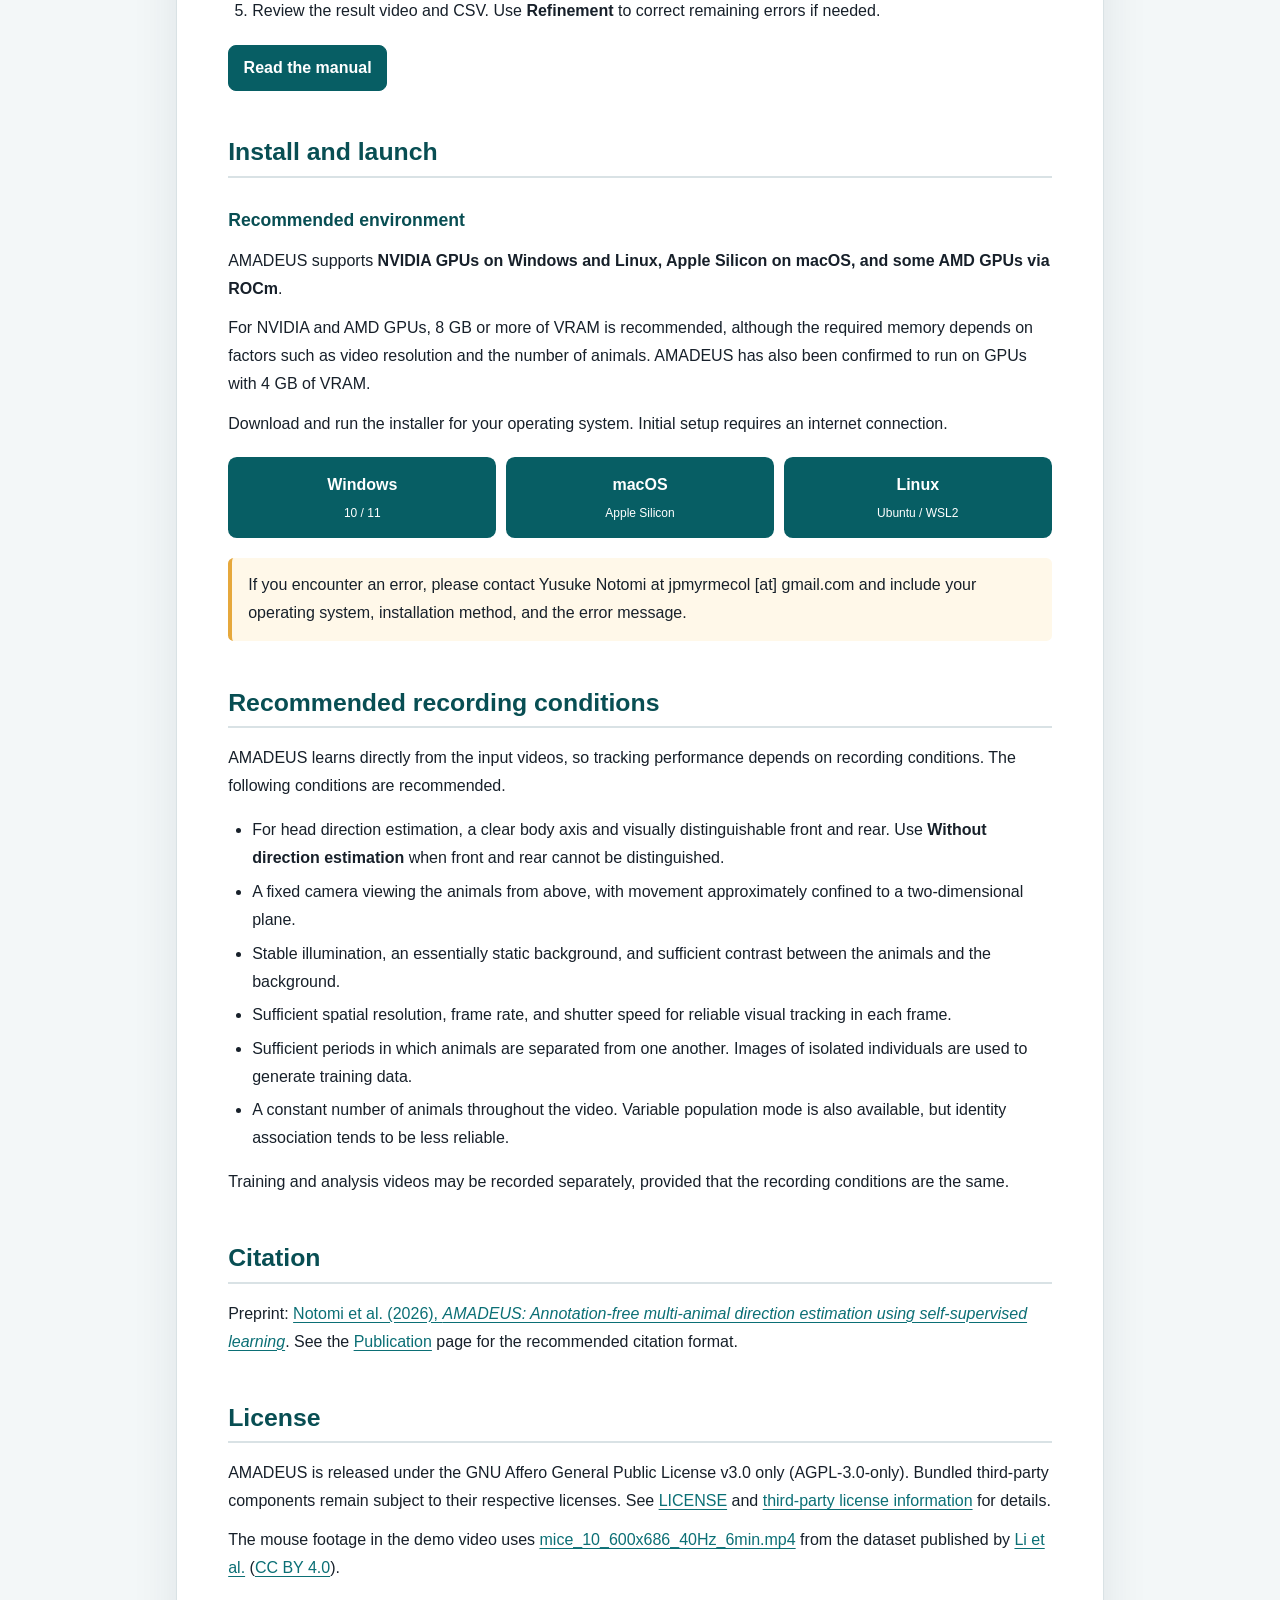
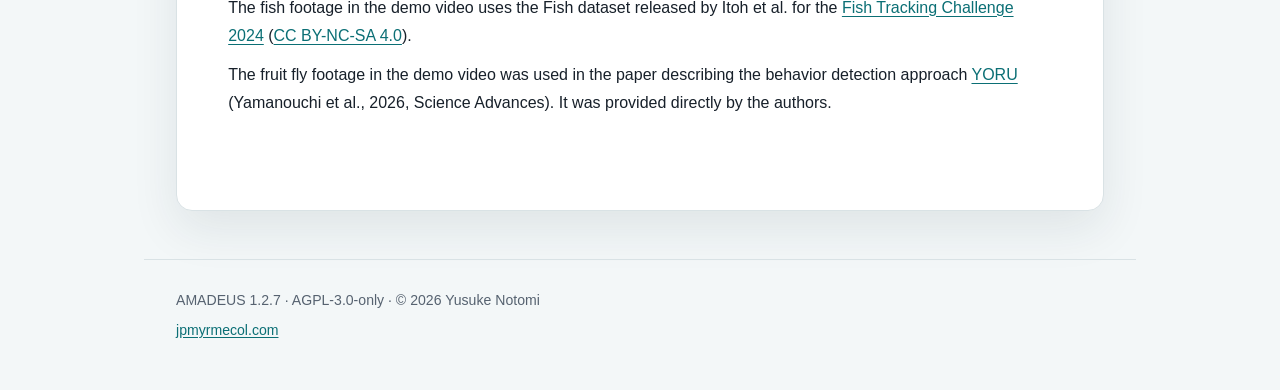
==== commit 1840dba6: "Update AMADEUS website version displays to 1.2.7" ====
--- a/index.html
+++ b/index.html
@@ -42,7 +42,7 @@
         "macOS (Apple Silicon)",
         "Ubuntu / WSL2"
       ],
-      "softwareVersion": "1.2.6",
+      "softwareVersion": "1.2.7",
       "description": "Markerless multi-animal tracking software for laboratory videos that estimates oriented bounding boxes, head direction, and individual identities without manual training annotation or physical marking.",
       "license": "https://github.com/jpmyrmecol/AMADEUS/blob/main/LICENSE"
     },
@@ -76,7 +76,7 @@
   <div class="hero">
     <h1>AMADEUS: Annotation-free multi-animal tracking</h1>
     <p>AMADEUS tracks individual animals and estimates their oriented bounding boxes (OBBs) and head direction without manual training annotation. It learns from interaction images synthesized from the input video to track animals during crossings and crowding.</p>
-    <a class="pill" href="https://github.com/jpmyrmecol/AMADEUS" target="_blank" rel="noopener noreferrer">AMADEUS 1.2.6</a>
+    <a class="pill" href="https://github.com/jpmyrmecol/AMADEUS" target="_blank" rel="noopener noreferrer">AMADEUS 1.2.7</a>
   </div>
 
   <div class="site-mobile-demo">
@@ -182,7 +182,7 @@
 </div>
 
 <footer class="site">
-  <p>AMADEUS 1.2.6 · AGPL-3.0-only · © 2026 Yusuke Notomi</p>
+  <p>AMADEUS 1.2.7 · AGPL-3.0-only · © 2026 Yusuke Notomi</p>
   <p><a href="https://jpmyrmecol.com/" target="_blank" rel="noopener noreferrer">jpmyrmecol.com</a></p>
 </footer>
 <!-- home-cache-refresh: 2026-09-14 -->
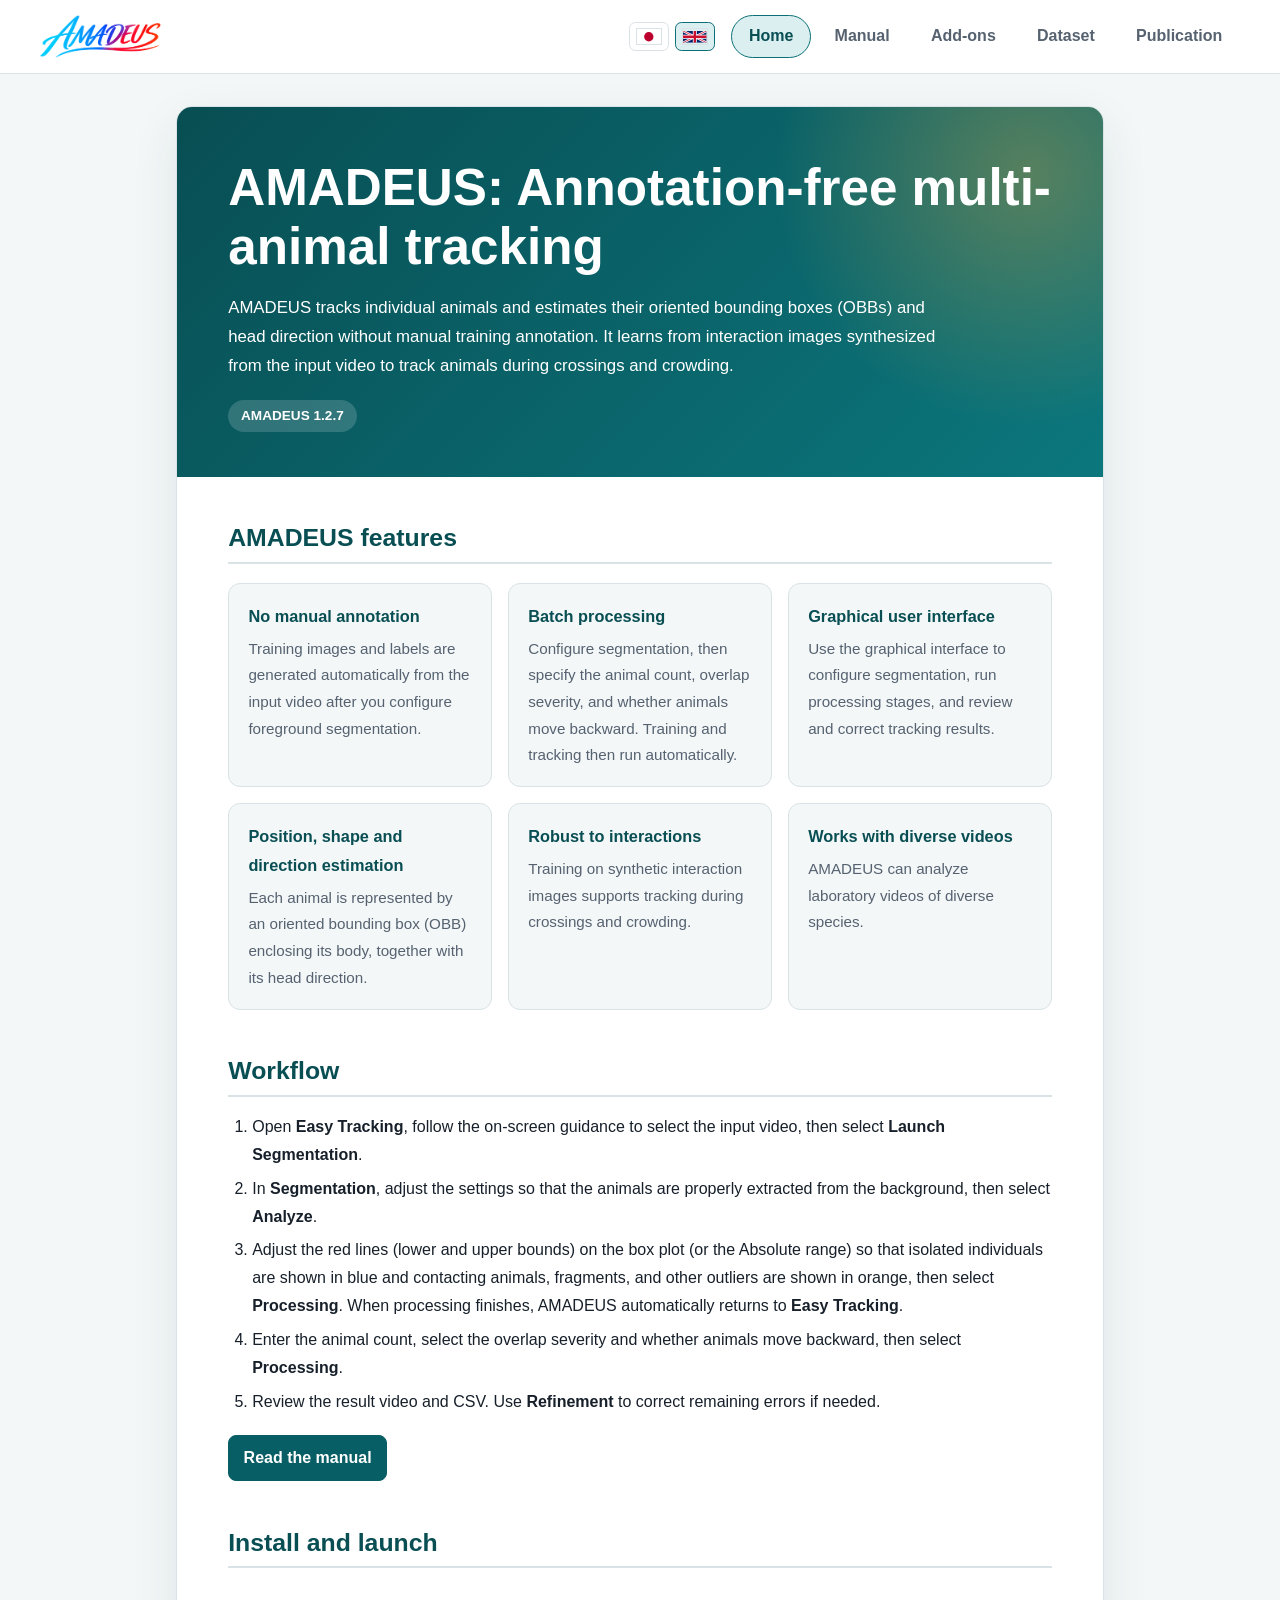
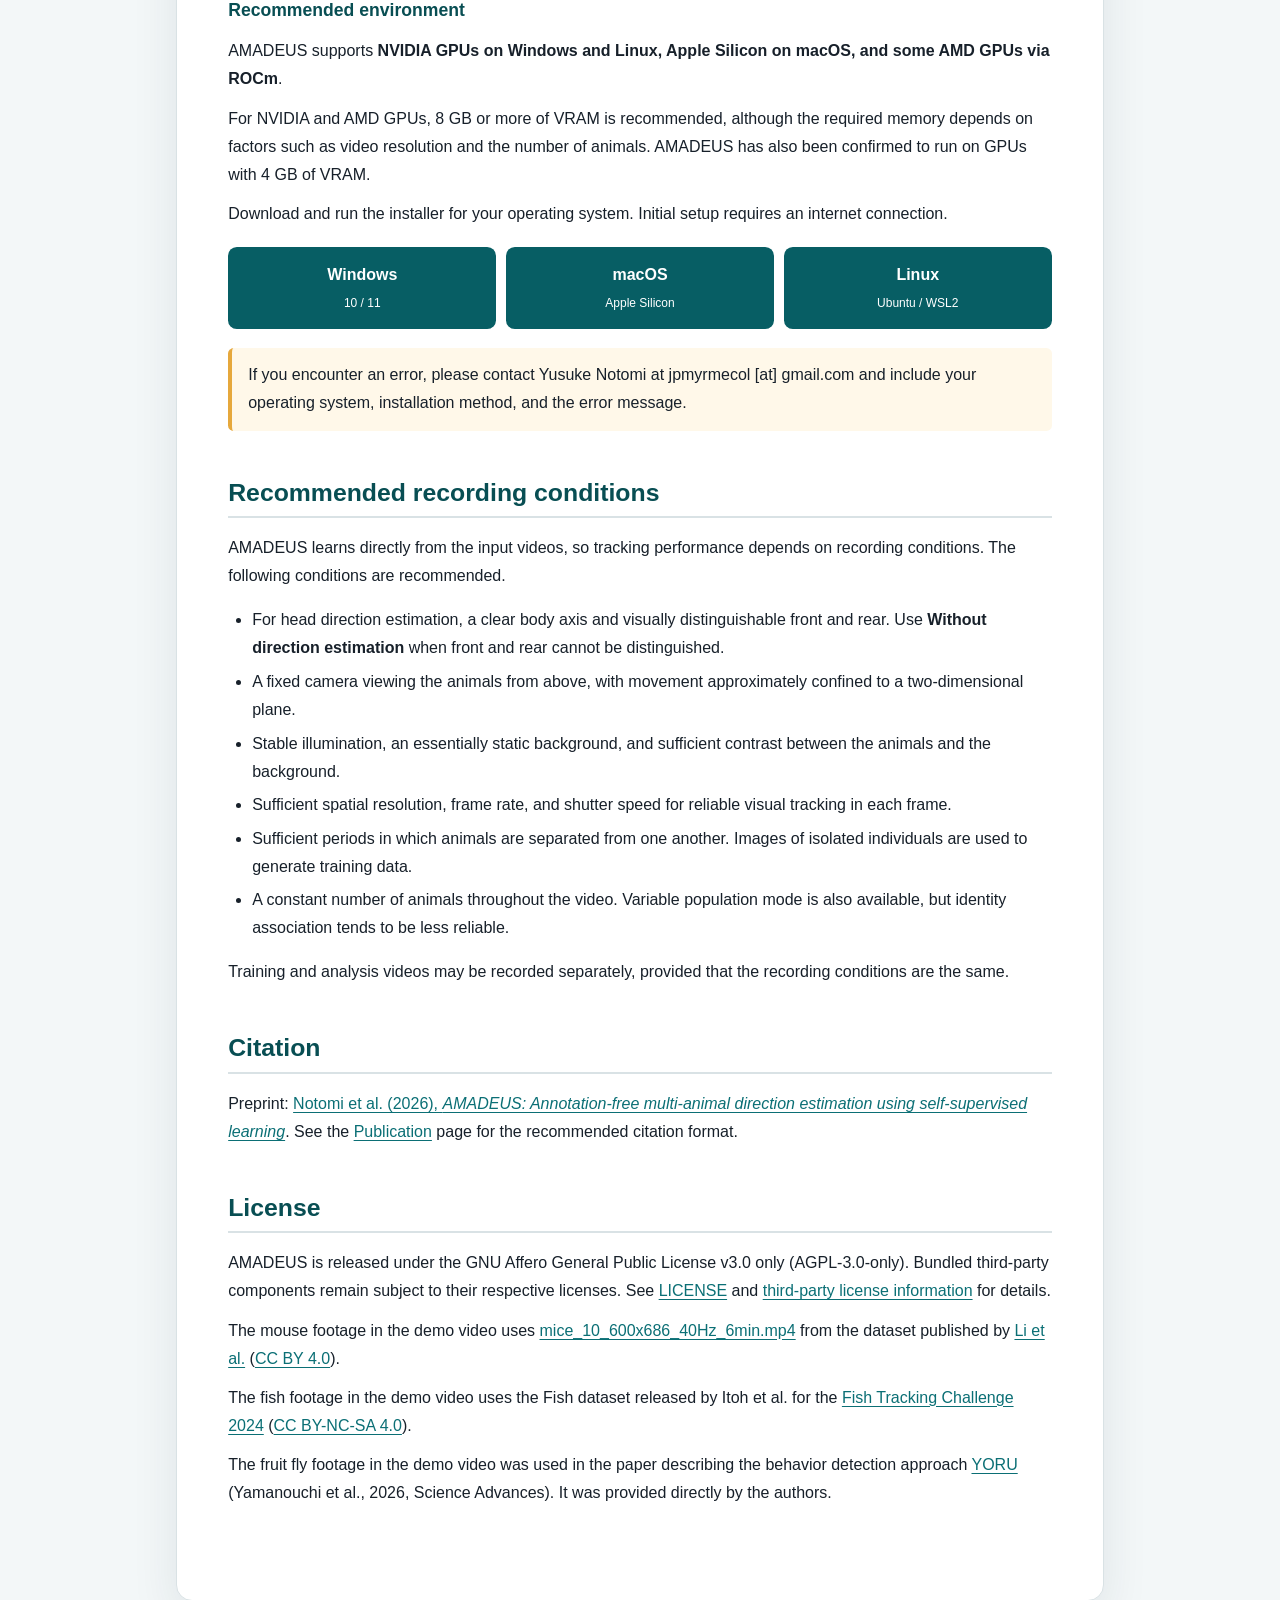
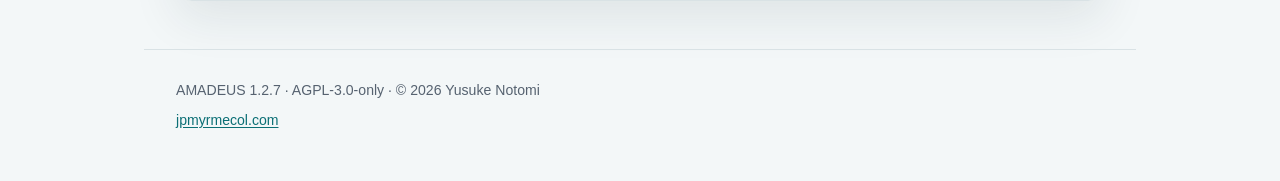
==== commit e2daae9e: "Finish version 1.2.7 site update and remove outdated news" ====
--- a/index.html
+++ b/index.html
@@ -84,13 +84,6 @@
   </div>
 
   <div class="body">
-
-  <section id="news">
-    <h2>News</h2>
-    <p><strong>Oct 25, 2026 <a href="https://github.com/jpmyrmecol/AMADEUS/releases/tag/v1.2.6" target="_blank" rel="noopener noreferrer">AMADEUS v1.2.6</a> was released.</strong> You can update using the <strong>Update</strong> button in the GUI.</p>
-    <p><strong>Oct 16, 2026</strong> Add-on support was added. See <a href="/addons.html">Add-ons</a>.</p>
-    <p><strong>Sep 26, 2026</strong> The <a href="https://doi.org/10.64898/2026.09.19.752854" target="_blank" rel="noopener noreferrer">AMADEUS preprint</a> is now available.</p>
-  </section>
 
   <section id="about">
     <h2>AMADEUS features</h2>
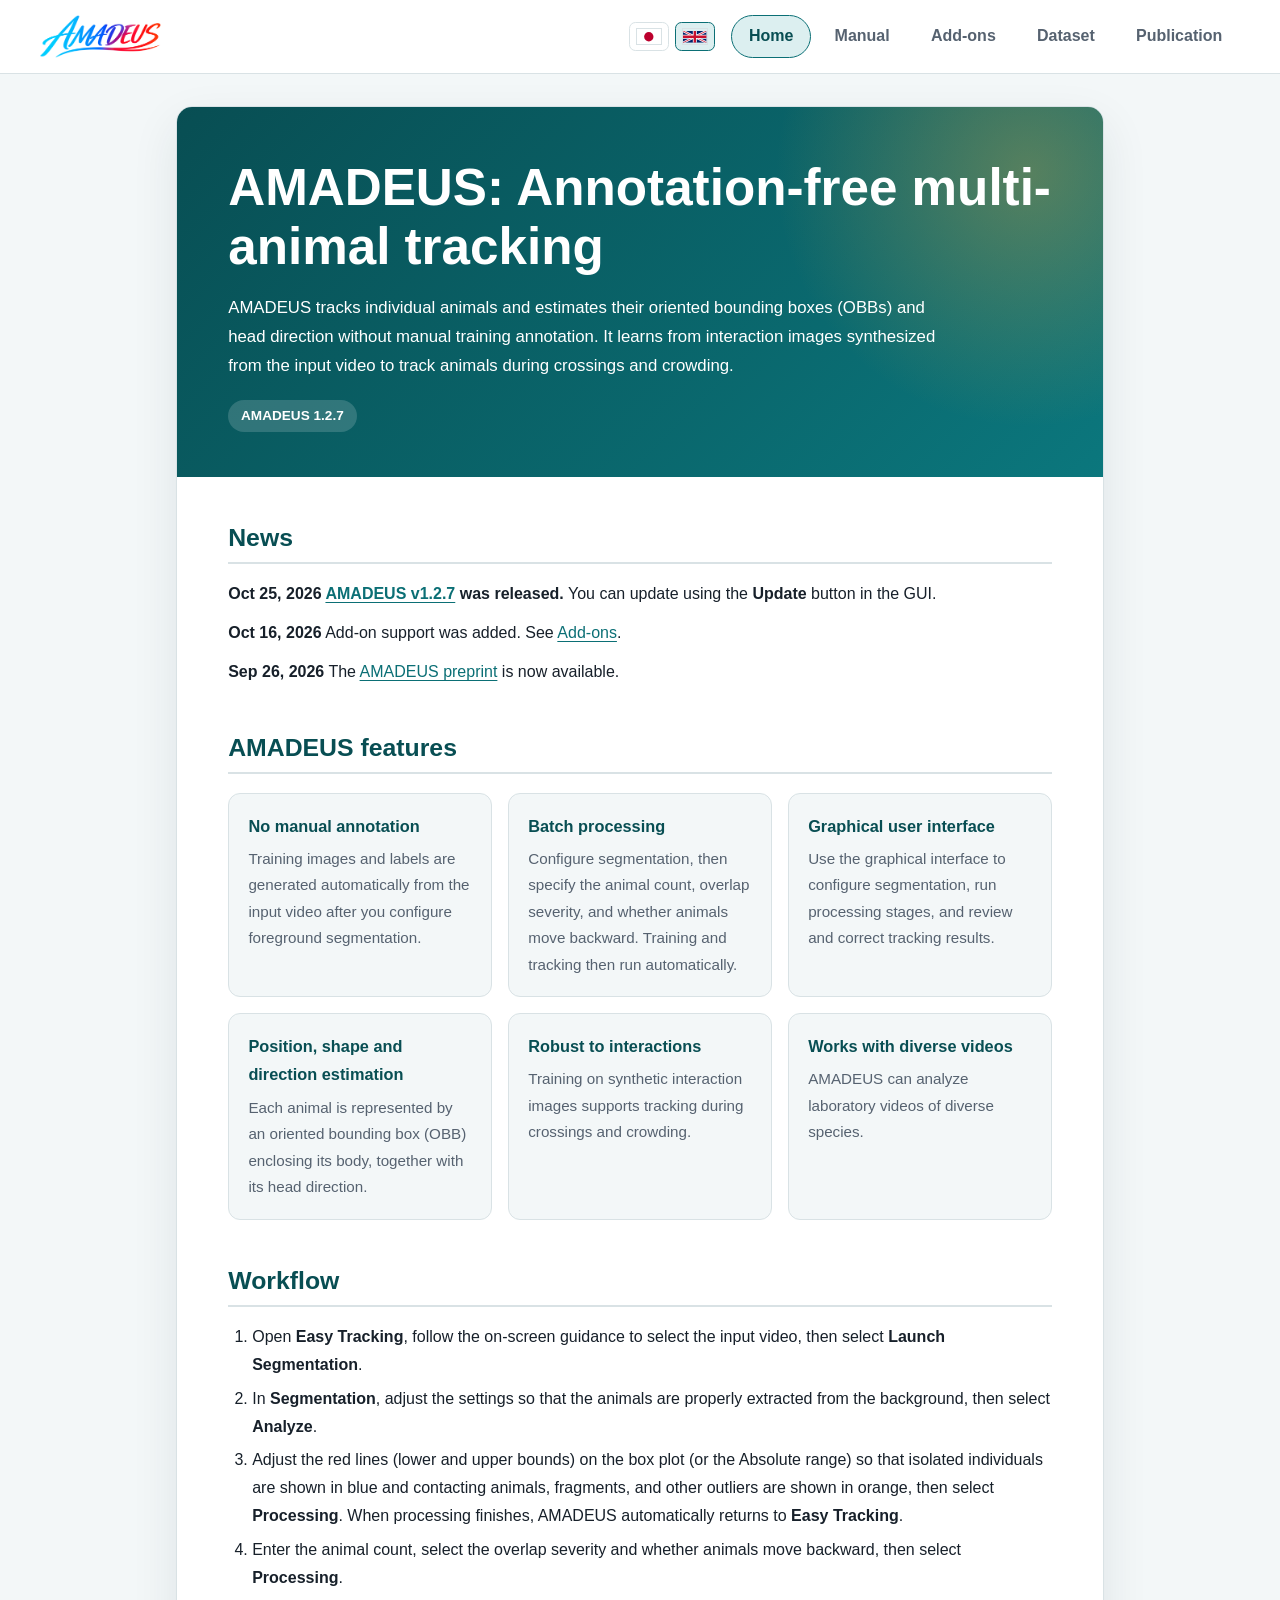
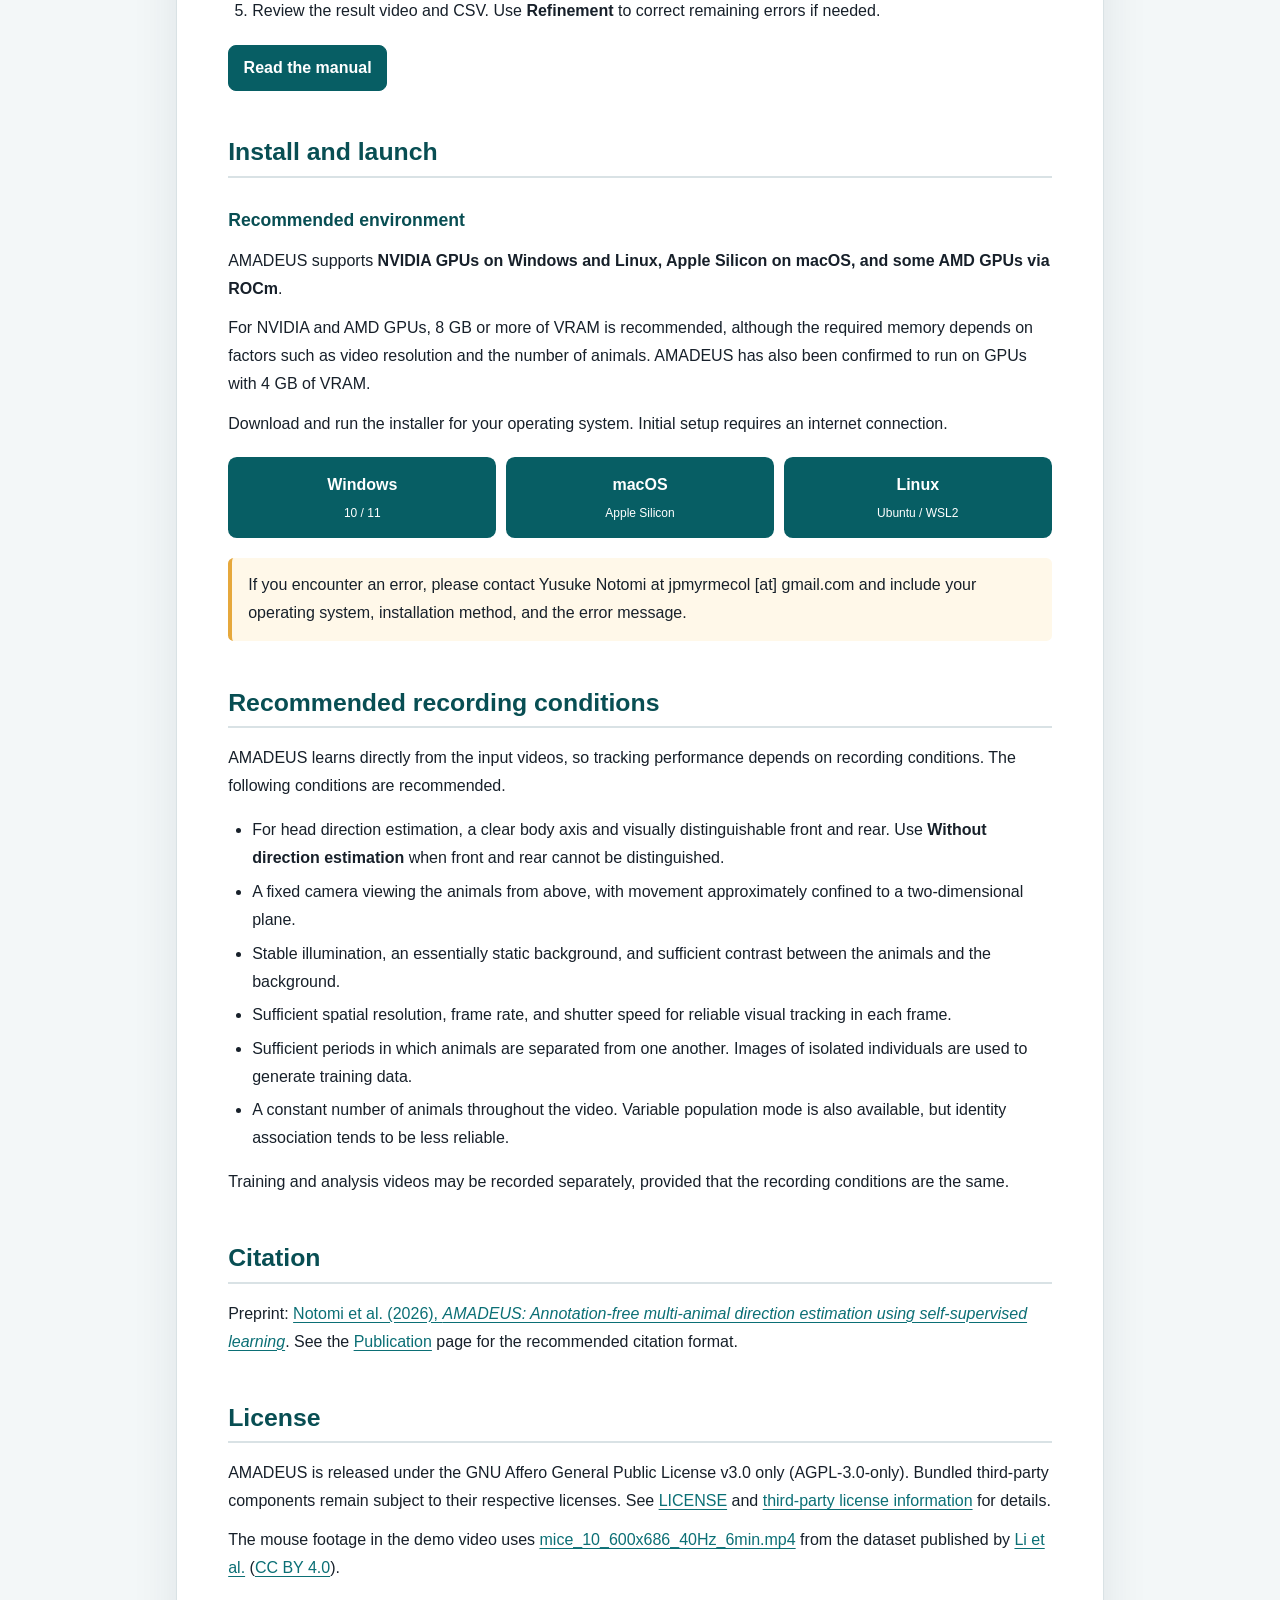
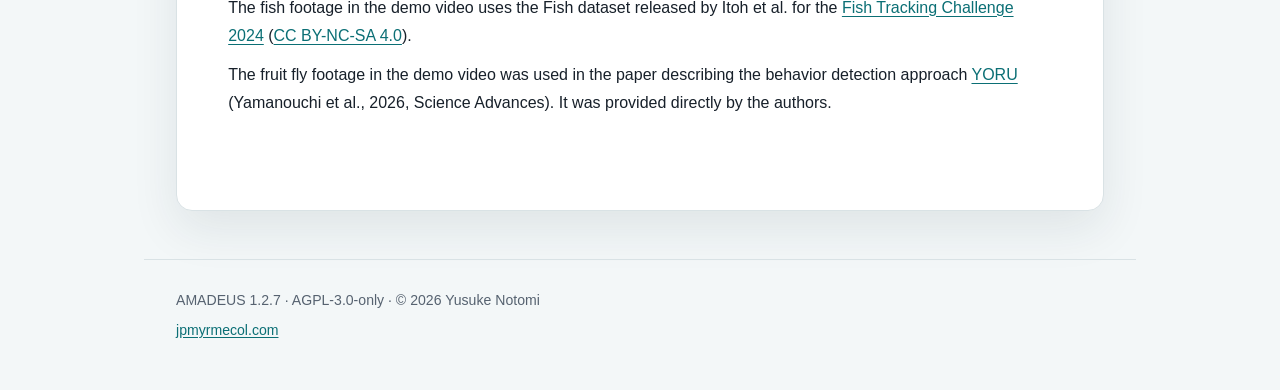
==== commit 2e121ef9: "Restore NEWS sections and update displayed version without changing links" ====
--- a/index.html
+++ b/index.html
@@ -84,6 +84,13 @@
   </div>
 
   <div class="body">
+
+  <section id="news">
+    <h2>News</h2>
+    <p><strong>Oct 25, 2026 <a href="https://github.com/jpmyrmecol/AMADEUS/releases/tag/v1.2.6" target="_blank" rel="noopener noreferrer">AMADEUS v1.2.7</a> was released.</strong> You can update using the <strong>Update</strong> button in the GUI.</p>
+    <p><strong>Oct 16, 2026</strong> Add-on support was added. See <a href="/addons.html">Add-ons</a>.</p>
+    <p><strong>Sep 26, 2026</strong> The <a href="https://doi.org/10.64898/2026.09.19.752854" target="_blank" rel="noopener noreferrer">AMADEUS preprint</a> is now available.</p>
+  </section>
 
   <section id="about">
     <h2>AMADEUS features</h2>
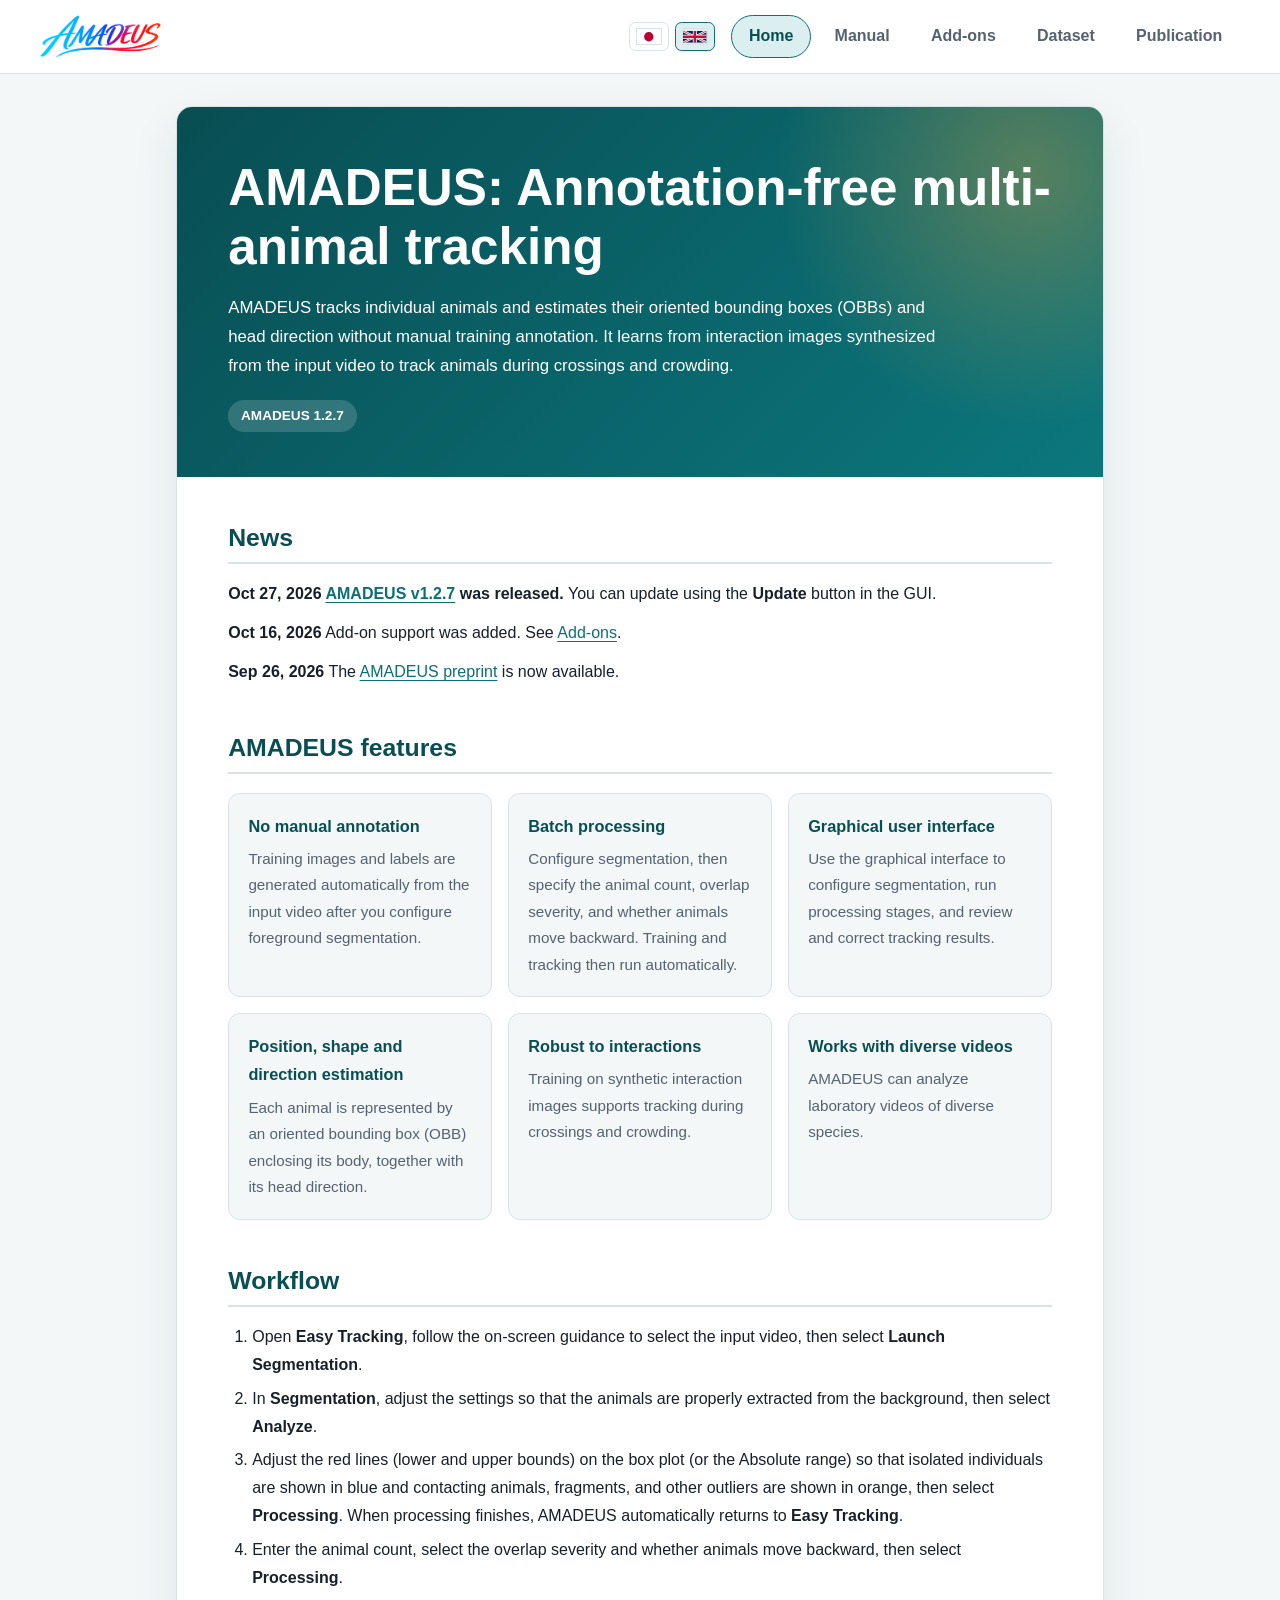
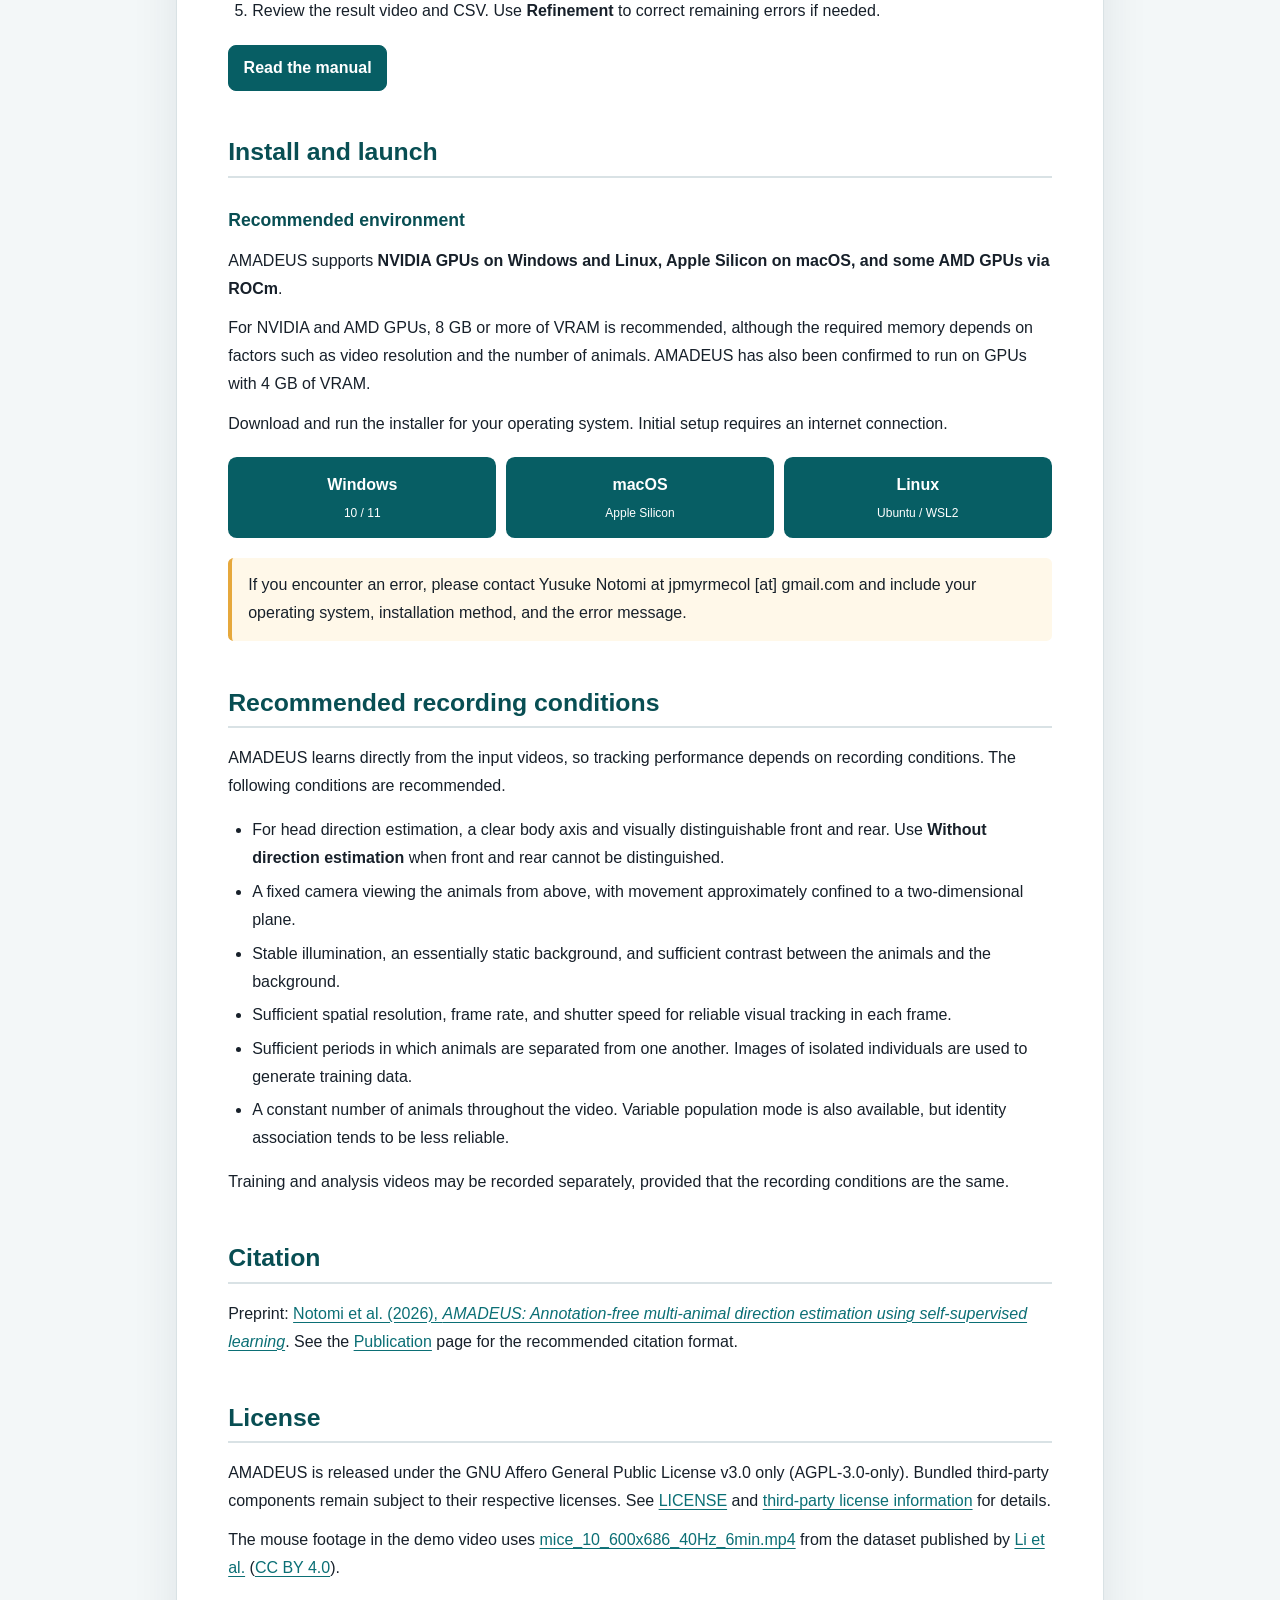
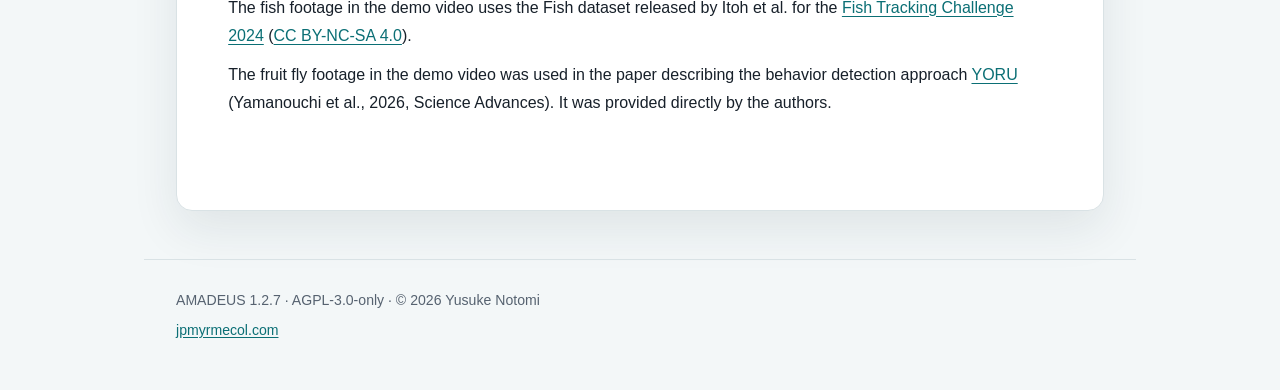
==== commit a52bf8c1: "Set AMADEUS v1.2.7 NEWS date to October 27" ====
--- a/index.html
+++ b/index.html
@@ -87,7 +87,7 @@
 
   <section id="news">
     <h2>News</h2>
-    <p><strong>Oct 25, 2026 <a href="https://github.com/jpmyrmecol/AMADEUS/releases/tag/v1.2.6" target="_blank" rel="noopener noreferrer">AMADEUS v1.2.7</a> was released.</strong> You can update using the <strong>Update</strong> button in the GUI.</p>
+    <p><strong>Oct 27, 2026 <a href="https://github.com/jpmyrmecol/AMADEUS" target="_blank" rel="noopener noreferrer">AMADEUS v1.2.7</a> was released.</strong> You can update using the <strong>Update</strong> button in the GUI.</p>
     <p><strong>Oct 16, 2026</strong> Add-on support was added. See <a href="/addons.html">Add-ons</a>.</p>
     <p><strong>Sep 26, 2026</strong> The <a href="https://doi.org/10.64898/2026.09.19.752854" target="_blank" rel="noopener noreferrer">AMADEUS preprint</a> is now available.</p>
   </section>
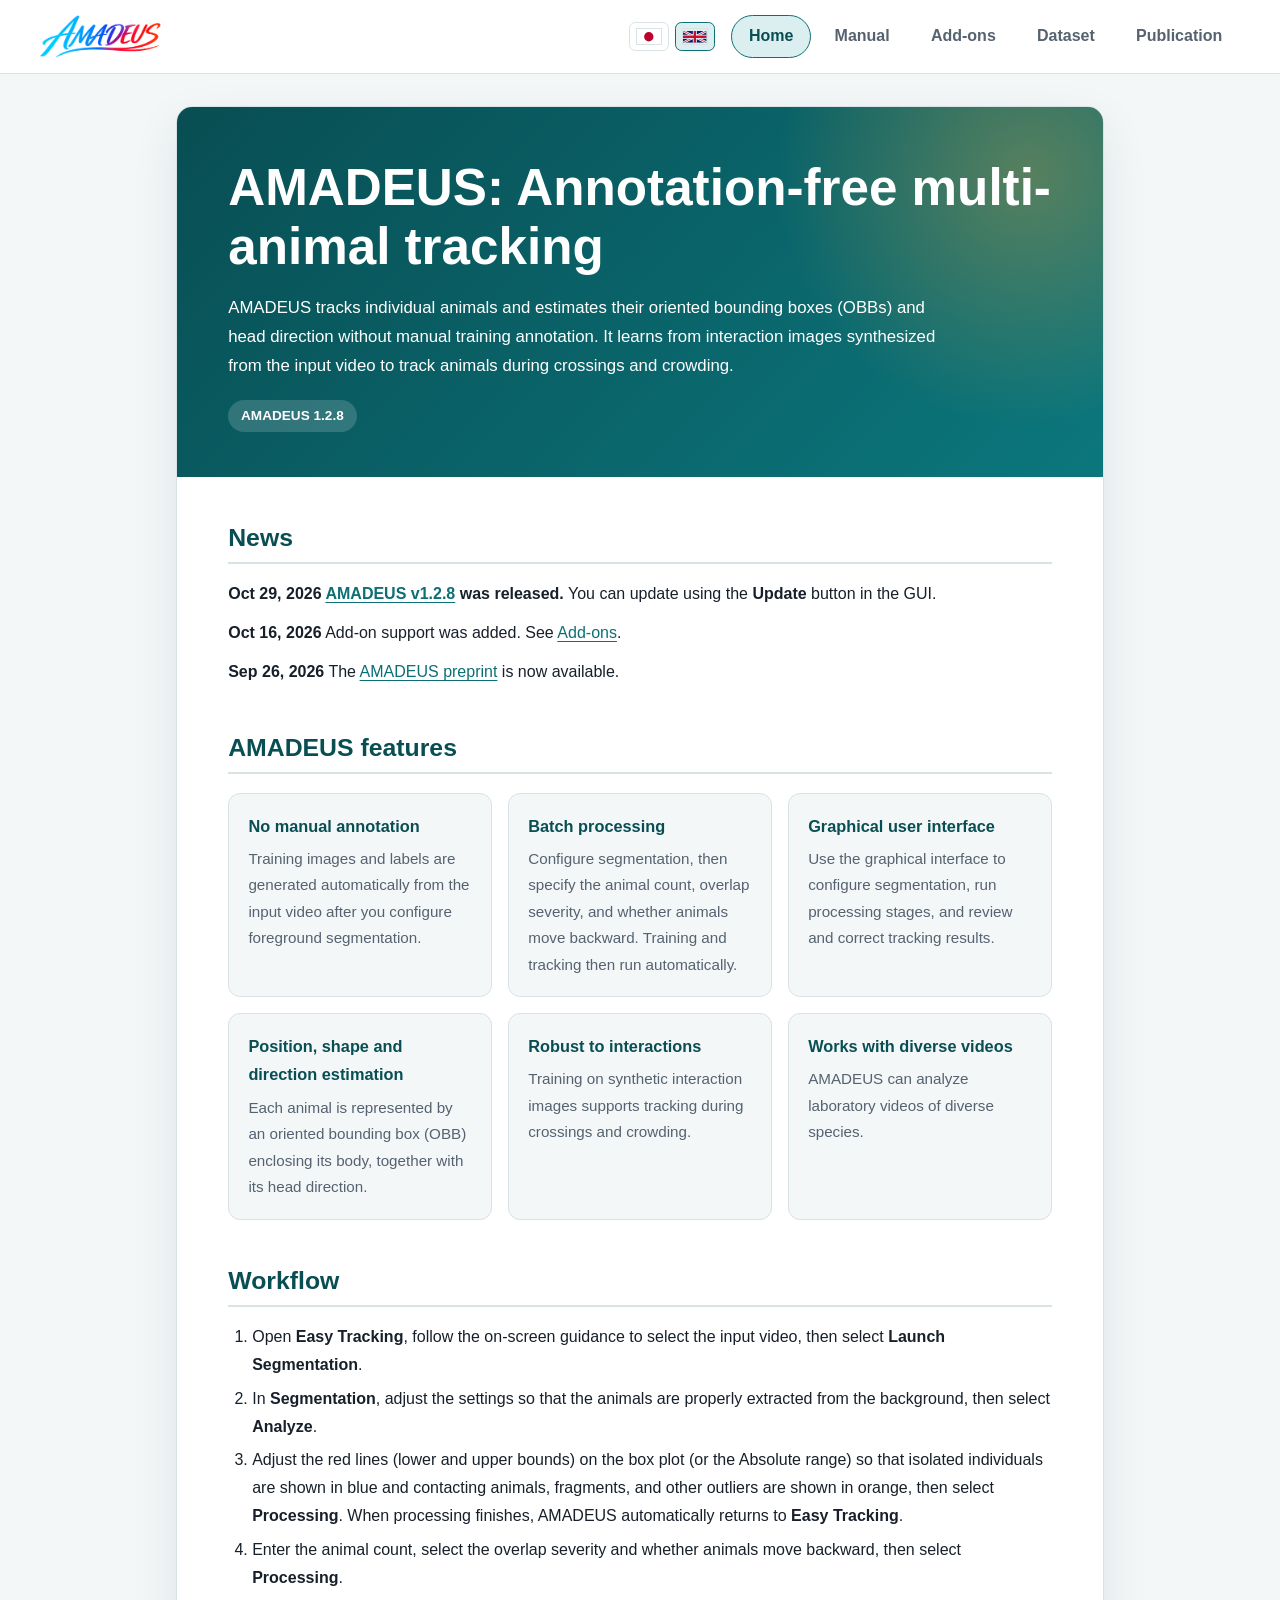
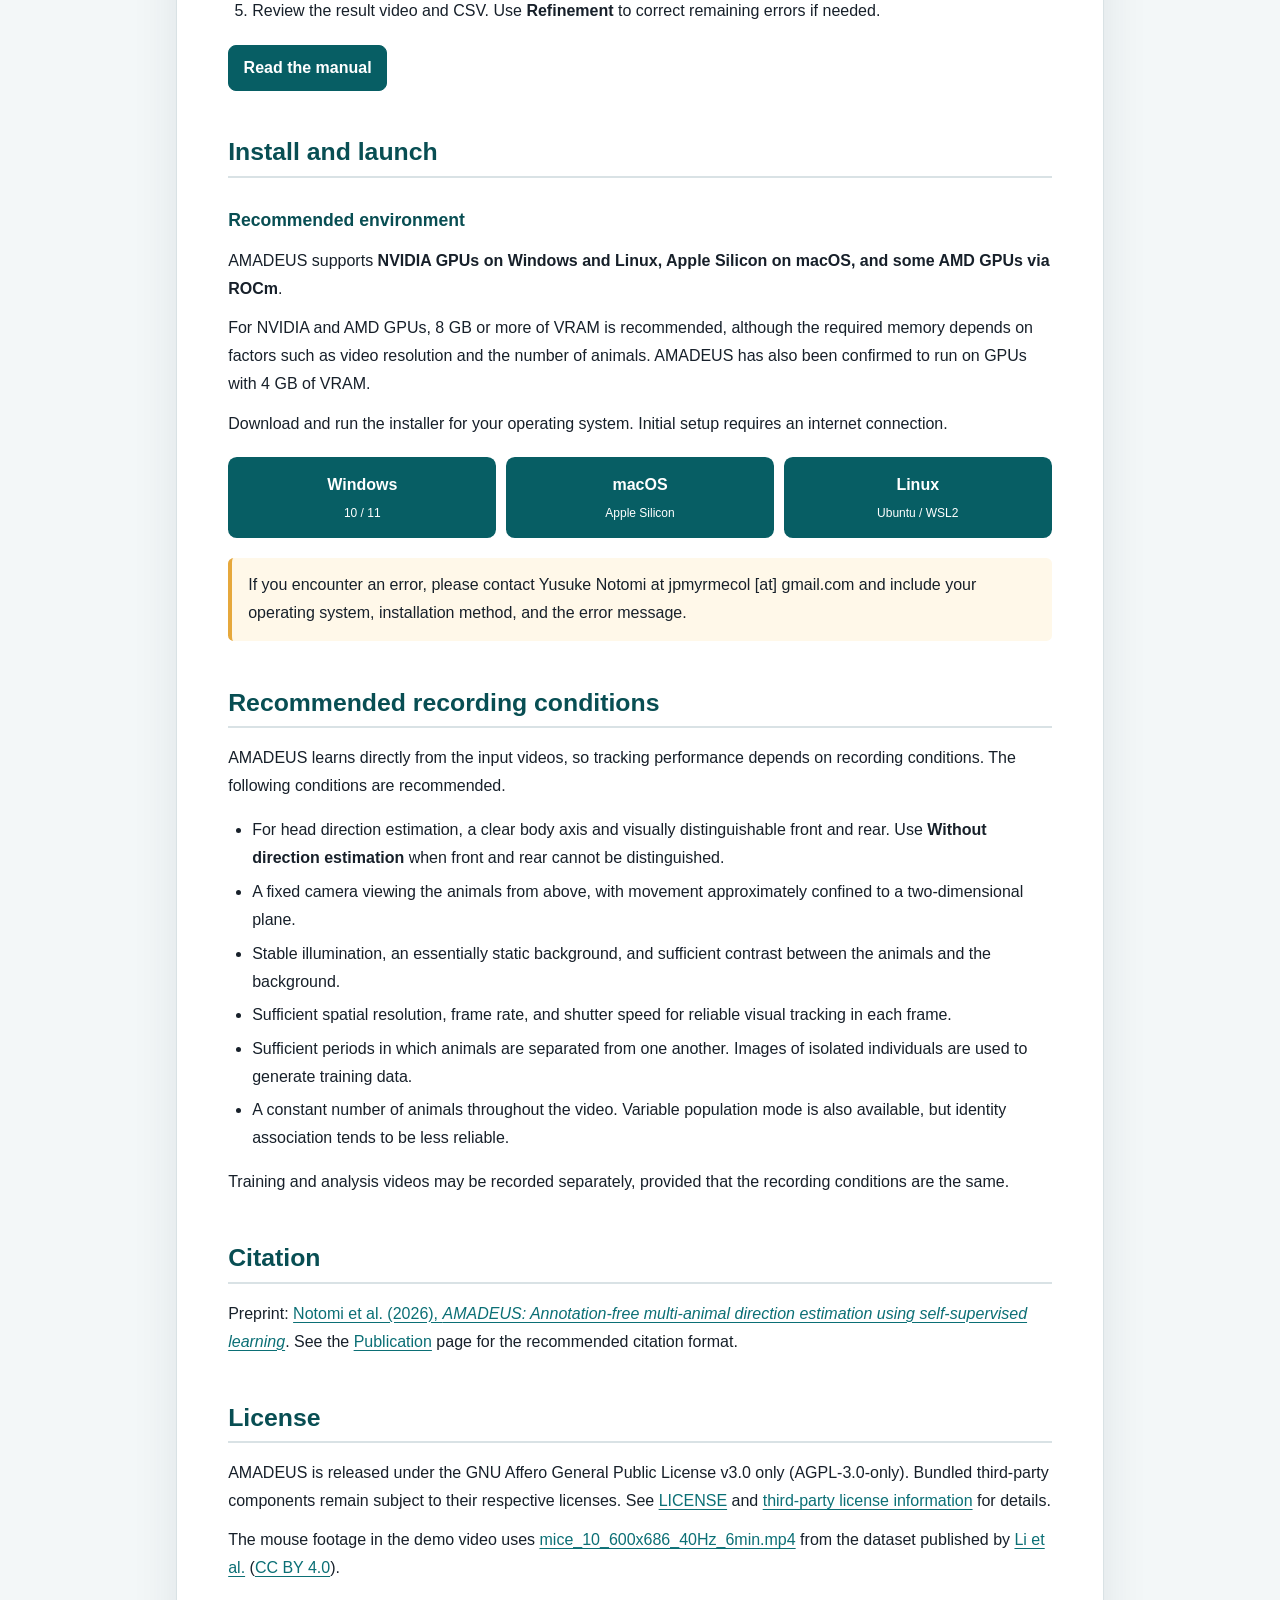
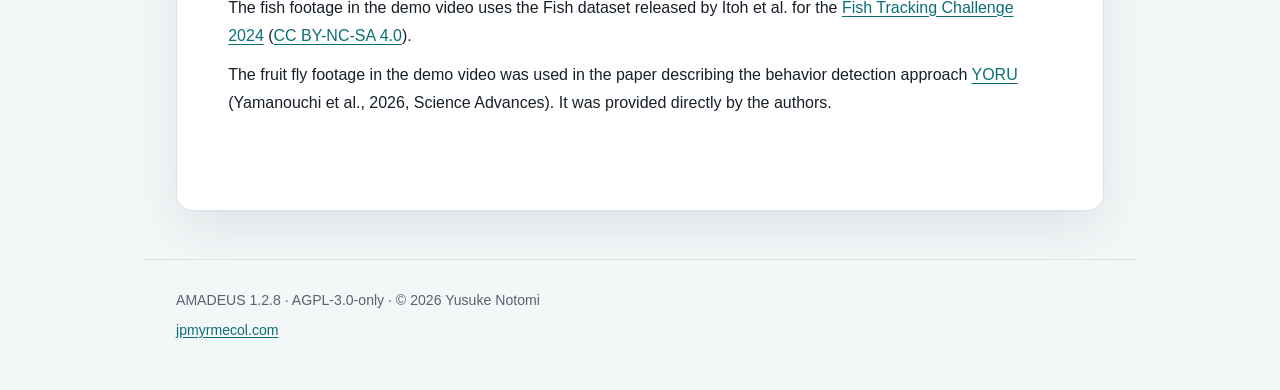
==== commit 5e87df37: "Update AMADEUS site version and latest news to v1.2.8" ====
--- a/index.html
+++ b/index.html
@@ -42,7 +42,7 @@
         "macOS (Apple Silicon)",
         "Ubuntu / WSL2"
       ],
-      "softwareVersion": "1.2.7",
+      "softwareVersion": "1.2.8",
       "description": "Markerless multi-animal tracking software for laboratory videos that estimates oriented bounding boxes, head direction, and individual identities without manual training annotation or physical marking.",
       "license": "https://github.com/jpmyrmecol/AMADEUS/blob/main/LICENSE"
     },
@@ -76,7 +76,7 @@
   <div class="hero">
     <h1>AMADEUS: Annotation-free multi-animal tracking</h1>
     <p>AMADEUS tracks individual animals and estimates their oriented bounding boxes (OBBs) and head direction without manual training annotation. It learns from interaction images synthesized from the input video to track animals during crossings and crowding.</p>
-    <a class="pill" href="https://github.com/jpmyrmecol/AMADEUS" target="_blank" rel="noopener noreferrer">AMADEUS 1.2.7</a>
+    <a class="pill" href="https://github.com/jpmyrmecol/AMADEUS" target="_blank" rel="noopener noreferrer">AMADEUS 1.2.8</a>
   </div>
 
   <div class="site-mobile-demo">
@@ -87,7 +87,7 @@
 
   <section id="news">
     <h2>News</h2>
-    <p><strong>Oct 27, 2026 <a href="https://github.com/jpmyrmecol/AMADEUS" target="_blank" rel="noopener noreferrer">AMADEUS v1.2.7</a> was released.</strong> You can update using the <strong>Update</strong> button in the GUI.</p>
+    <p><strong>Oct 29, 2026 <a href="https://github.com/jpmyrmecol/AMADEUS" target="_blank" rel="noopener noreferrer">AMADEUS v1.2.8</a> was released.</strong> You can update using the <strong>Update</strong> button in the GUI.</p>
     <p><strong>Oct 16, 2026</strong> Add-on support was added. See <a href="/addons.html">Add-ons</a>.</p>
     <p><strong>Sep 26, 2026</strong> The <a href="https://doi.org/10.64898/2026.09.19.752854" target="_blank" rel="noopener noreferrer">AMADEUS preprint</a> is now available.</p>
   </section>
@@ -182,7 +182,7 @@
 </div>
 
 <footer class="site">
-  <p>AMADEUS 1.2.7 · AGPL-3.0-only · © 2026 Yusuke Notomi</p>
+  <p>AMADEUS 1.2.8 · AGPL-3.0-only · © 2026 Yusuke Notomi</p>
   <p><a href="https://jpmyrmecol.com/" target="_blank" rel="noopener noreferrer">jpmyrmecol.com</a></p>
 </footer>
 <!-- home-cache-refresh: 2026-09-14 -->
